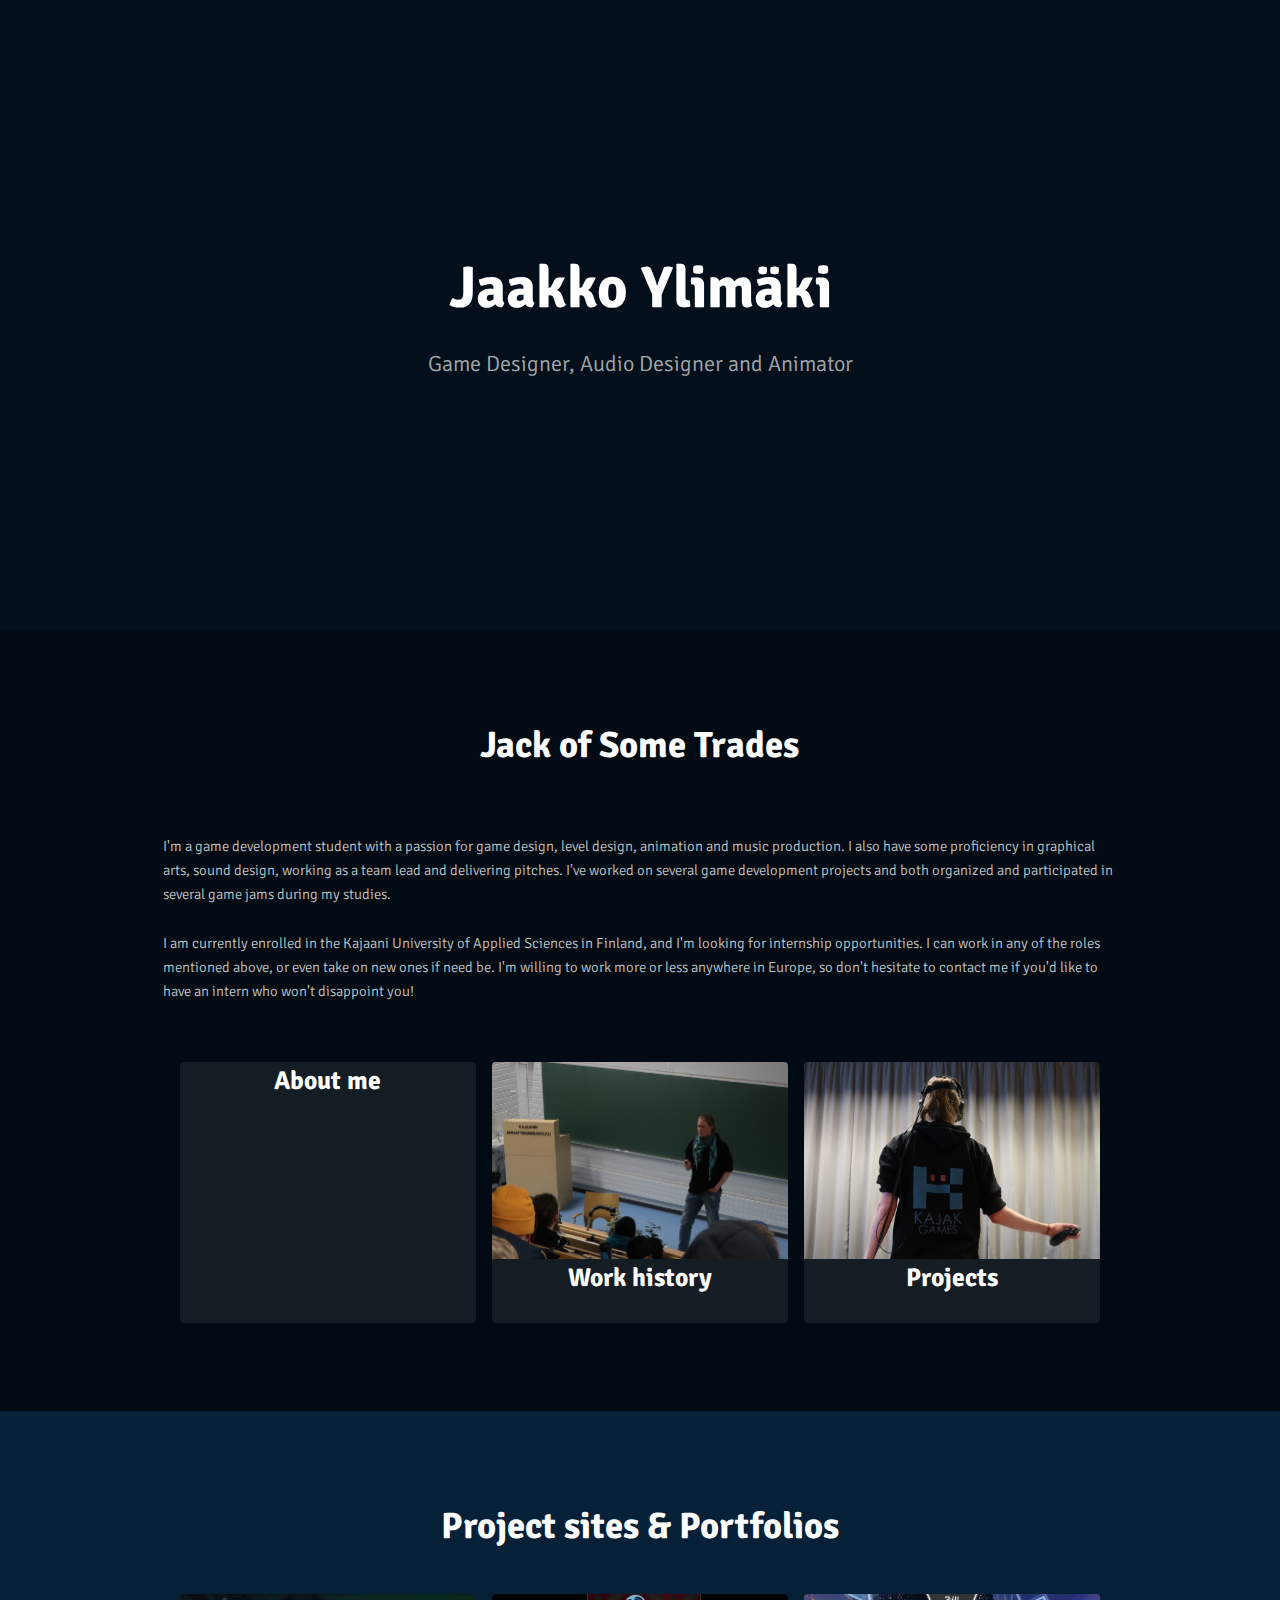
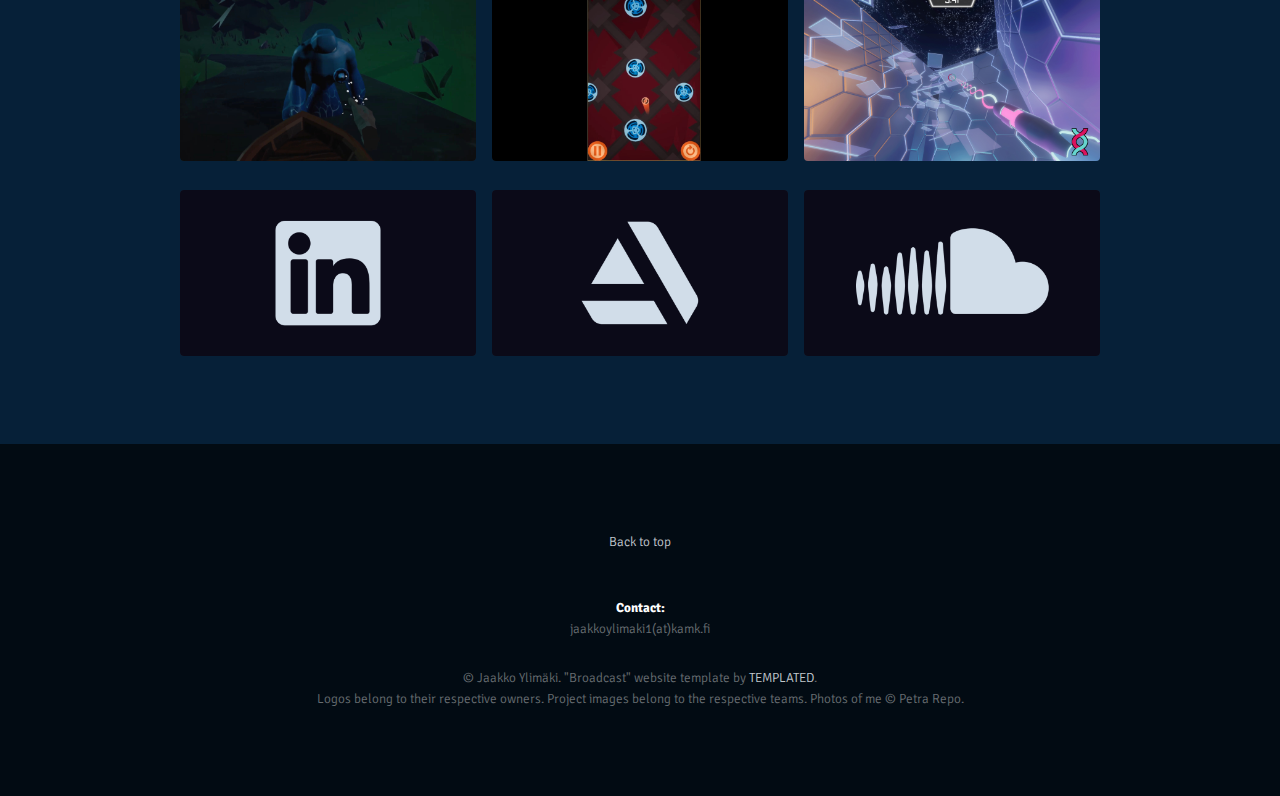
==== index.html @ 3233e2b4 "added a break after jack" ====
<!DOCTYPE HTML>
<!--
	Broadcast by TEMPLATED
	templated.co @templatedco
	Released for free under the Creative Commons Attribution 3.0 license (templated.co/license)
-->
<html>
	<head>
		<title>Jaakko Ylimäki - Portfolio</title>
		<meta charset="utf-8" />
		<meta name="viewport" content="width=device-width, initial-scale=1" />
		<link rel="stylesheet" href="assets/css/main.css" />
	</head>
	<body>
		<!-- Nav -->
			<nav id="menu">
				<ul class="links">
					<li><a href="index.html">Home</a></li>
					<li><a href="elements.html">Elements</a></li>
       					<li><a href="About me.html">About me</a></li>
          				<li><a href="Work history.html">Work history</a></li>
       					<li><a href="Projects.html">Projects</a></li>
					<li><a href="Split Seconds.html">Split Seconds</a></li>
				</ul>
			</nav>

			<!-- Banner -->
			<!--
				To use a video as your background, set data-video to the name of your video without
				its extension (eg. images/banner). Your video must be available in both .mp4 and .webm
				formats to work correctly.
			-->
				<section id="banner" data-video="images/gamedev_banner">
					<div class="inner">
						<header>
							<h1>Jaakko Ylimäki</h1>
							<p>Game Designer, Audio Designer and Animator</p>
						</header>
					</div>

				</section>

		<!-- Main -->
			<div id="main">
				
				
				
				
				
			<!-- Three -->
				<section class="wrapper ">
					<div class="inner">
						<header>
							<h2>Jack of Some Trades</h2></br>
							<p>I'm a game development student with a passion for game design, level design, animation and music production. I also have some proficiency in graphical arts, sound design, working as a team lead and delivering pitches. I've worked on several game development projects and both organized and participated in several game jams during my studies.<br>
							<br>
							I am currently enrolled in the Kajaani University of Applied Sciences in Finland, and I'm looking for internship opportunities. I can work in any of the roles mentioned above, or even take on new ones if need be. I'm willing to work more or less anywhere in Europe, so don't hesitate to contact me if you'd like to have an intern who won't disappoint you!</p>
						</header>
	<!-- 3 Column Video Section -->
							<div class="flex flex-3">
								<div class="video col">
									<div class="image fit">
										<img src="images/aboutme.jpg" alt="" />
										<div class="arrow">
											<div class="icon fa-play"></div>
										</div>
									</div>
									<h3>About me</h3>
									<a href="About me.html" class="link"><span>Click Me</span></a>
								</div>
								<div class="video col">
									<div class="image fit">
										<img src="images/work_history.jpg" alt="" />
										<div class="arrow">
											<div class="icon fa-play"></div>
										</div>
									</div>
									<h3>Work history</h3>
									<a href="Work history.html" class="link"><span>Click Me</span></a>
								</div>
								<div class="video col">
									<div class="image fit">
										<img src="images/projects.jpg" alt="" />
										<div class="arrow">
											<div class="icon fa-play"></div>
										</div>
									</div>
									<h3>Projects</h3>
									<a href="Projects.html" class="link"><span>Click Me</span></a>
								</div>
							</div>
					</div>
				</section>

			</div>

		
		
		
		
		
		
		
				
			<!-- One -->
				<section class="wrapper style1">
					<div class="inner">
						<header>
							<h2>Project sites & Portfolios</h2>
							<p></p>
						</header>
						<!-- Tabbed Video Section -->
								<div class="tabs">

									<!-- Tab 1 -->
										<div class="tab tab-1 flex flex-3 active">
											<!-- Video Thumbnail -->
												<div class="video col">
													<div class="image fit">
														<img src="images/astromage_thumb.jpg" alt="" />
														<div class="arrow">
															<div class="icon fa-play"></div>
														</div>
													</div>
													<a href="https://violetroses.itch.io/astromage-rage-of-the-elements/" target="_blank" class="link"><span>Click Me</span></a>
												</div>
											<!-- Video Thumbnail -->
												<div class="video col">
													<div class="image fit">
														<img src="images/spinner_rush_thumb.jpg" alt="" />
														<div class="arrow">
															<div class="icon fa-play"></div>
														</div>
													</div>
													<a href="https://play.google.com/store/apps/details?id=com.CoolPlant.SpinnerRush&hl=en_US" target="_blank" class="link"><span>Click Me</span></a>
												</div>
											<!-- Video Thumbnail -->
												<div class="video col">
													<div class="image fit">
														<img src="images/stellar_leap_thumb.jpg" alt="" />
														<div class="arrow">
															<div class="icon fa-play"></div>
														</div>
													</div>
													<a href="https://aversal.itch.io/stellar-leap" target="_blank" class="link"><span>Click Me</span></a>
										</div>
											<!-- Video Thumbnail -->
												<div class="video col">
													<div class="image fit">
														<img src="images/Logo_linkedin.jpg" alt="" />
														<div class="arrow">
															<div class="icon fa-play"></div>
														</div>
													</div>
													<a href="https://linkedin.com/in/jaakko-ylimäki" target="_blank" class="link"><span>Click Me</span></a>
												</div>
											<!-- Video Thumbnail -->
												<div class="video col">
													<div class="image fit">
														<img src="images/Logo_artstation.jpg" alt="" />
														<div class="arrow">
															<div class="icon fa-play"></div>
														</div>
													</div>
													<a href="https://www.artstation.com/aversal" target="_blank" class="link"><span>Click Me</span></a>
												</div>
											<!-- Video Thumbnail -->
												<div class="video col">
													<div class="image fit">
														<img src="images/Logo_soundcloud.jpg" alt="" />
														<div class="arrow">
															<div class="icon fa-play"></div>
														</div>
													</div>
													<a href="https://soundcloud.com/theaversal" target="_blank" class="link"><span>Click Me</span></a>
												</div>
										</div>
								</div>
							</div>
					</div>
				</section>	
		<!-- Footer -->
			<footer id="footer">
				<div class="copyright">
					<a href="#">Back to top</a>
					</br>
					</br>
					</br>
					<b>Contact:</b><p>  jaakkoylimaki1(at)kamk.fi</p>
					&copy; Jaakko Ylimäki.  "Broadcast" website template by <a href="https://templated.co">TEMPLATED</a>. </br>
					Logos belong to their respective owners. Project images belong to the respective teams. Photos of me © Petra Repo.
				</div>
			</footer>

		<!-- Scripts -->
			<script src="assets/js/jquery.min.js"></script>
			<script src="assets/js/jquery.scrolly.min.js"></script>
			<script src="assets/js/skel.min.js"></script>
			<script src="assets/js/util.js"></script>
			<script src="assets/js/main.js"></script>

	</body>
</html>
---- assets/css/main.css ----
@charset "UTF-8";
@import url(font-awesome.min.css);
@import url("https://fonts.googleapis.com/css?family=Signika:300,700");

/*
	Broadcast by TEMPLATED
	templated.co @templatedco
	Released for free under the Creative Commons Attribution 3.0 license (templated.co/license)
*/

/* Reset */

	html, body, div, span, applet, object, iframe, h1, h2, h3, h4, h5, h6, p, blockquote, pre, a, abbr, acronym, address, big, cite, code, del, dfn, em, img, ins, kbd, q, s, samp, small, strike, strong, sub, sup, tt, var, b, u, i, center, dl, dt, dd, ol, ul, li, fieldset, form, label, legend, table, caption, tbody, tfoot, thead, tr, th, td, article, aside, canvas, details, embed, figure, figcaption, footer, header, hgroup, menu, nav, output, ruby, section, summary, time, mark, audio, video {
		margin: 0;
		padding: 0;
		border: 0;
		font-size: 100%;
		font: inherit;
		vertical-align: baseline;
	}

	article, aside, details, figcaption, figure, footer, header, hgroup, menu, nav, section {
		display: block;
	}

	body {
		line-height: 1;
	}

	ol, ul {
		list-style: none;
	}

	blockquote, q {
		quotes: none;
	}

	blockquote:before, blockquote:after, q:before, q:after {
		content: '';
		content: none;
	}

	table {
		border-collapse: collapse;
		border-spacing: 0;
	}

	body {
		-webkit-text-size-adjust: none;
	}

/* Box Model */

	*, *:before, *:after {
		-moz-box-sizing: border-box;
		-webkit-box-sizing: border-box;
		box-sizing: border-box;
	}

/* Containers */

	.container {
		margin-left: auto;
		margin-right: auto;
	}

	.container.\31 25\25 {
		width: 100%;
		max-width: 100em;
		min-width: 80em;
	}

	.container.\37 5\25 {
		width: 60em;
	}

	.container.\35 0\25 {
		width: 40em;
	}

	.container.\32 5\25 {
		width: 20em;
	}

	.container {
		width: 80em;
	}

	@media screen and (max-width: 1680px) {

		.container.\31 25\25 {
			width: 100%;
			max-width: 100em;
			min-width: 80em;
		}

		.container.\37 5\25 {
			width: 60em;
		}

		.container.\35 0\25 {
			width: 40em;
		}

		.container.\32 5\25 {
			width: 20em;
		}

		.container {
			width: 80em;
		}

	}

	@media screen and (max-width: 1280px) {

		.container.\31 25\25 {
			width: 100%;
			max-width: 81.25em;
			min-width: 65em;
		}

		.container.\37 5\25 {
			width: 48.75em;
		}

		.container.\35 0\25 {
			width: 32.5em;
		}

		.container.\32 5\25 {
			width: 16.25em;
		}

		.container {
			width: 65em;
		}

	}

	@media screen and (max-width: 980px) {

		.container.\31 25\25 {
			width: 100%;
			max-width: 112.5%;
			min-width: 90%;
		}

		.container.\37 5\25 {
			width: 67.5%;
		}

		.container.\35 0\25 {
			width: 45%;
		}

		.container.\32 5\25 {
			width: 22.5%;
		}

		.container {
			width: 90%;
		}

	}

	@media screen and (max-width: 736px) {

		.container.\31 25\25 {
			width: 100%;
			max-width: 112.5%;
			min-width: 90%;
		}

		.container.\37 5\25 {
			width: 67.5%;
		}

		.container.\35 0\25 {
			width: 45%;
		}

		.container.\32 5\25 {
			width: 22.5%;
		}

		.container {
			width: 90% !important;
		}

	}

	@media screen and (max-width: 480px) {

		.container.\31 25\25 {
			width: 100%;
			max-width: 112.5%;
			min-width: 90%;
		}

		.container.\37 5\25 {
			width: 67.5%;
		}

		.container.\35 0\25 {
			width: 45%;
		}

		.container.\32 5\25 {
			width: 22.5%;
		}

		.container {
			width: 90% !important;
		}

	}

/* Grid */

	.row {
		border-bottom: solid 1px transparent;
		-moz-box-sizing: border-box;
		-webkit-box-sizing: border-box;
		box-sizing: border-box;
	}

	.row > * {
		float: left;
		-moz-box-sizing: border-box;
		-webkit-box-sizing: border-box;
		box-sizing: border-box;
	}

	.row:after, .row:before {
		content: '';
		display: block;
		clear: both;
		height: 0;
	}

	.row.uniform > * > :first-child {
		margin-top: 0;
	}

	.row.uniform > * > :last-child {
		margin-bottom: 0;
	}

	.row.\30 \25 > * {
		padding: 0 0 0 0em;
	}

	.row.\30 \25 {
		margin: 0 0 -1px 0em;
	}

	.row.uniform.\30 \25 > * {
		padding: 0em 0 0 0em;
	}

	.row.uniform.\30 \25 {
		margin: 0em 0 -1px 0em;
	}

	.row > * {
		padding: 0 0 0 2em;
	}

	.row {
		margin: 0 0 -1px -2em;
	}

	.row.uniform > * {
		padding: 2em 0 0 2em;
	}

	.row.uniform {
		margin: -2em 0 -1px -2em;
	}

	.row.\32 00\25 > * {
		padding: 0 0 0 4em;
	}

	.row.\32 00\25 {
		margin: 0 0 -1px -4em;
	}

	.row.uniform.\32 00\25 > * {
		padding: 4em 0 0 4em;
	}

	.row.uniform.\32 00\25 {
		margin: -4em 0 -1px -4em;
	}

	.row.\31 50\25 > * {
		padding: 0 0 0 3em;
	}

	.row.\31 50\25 {
		margin: 0 0 -1px -3em;
	}

	.row.uniform.\31 50\25 > * {
		padding: 3em 0 0 3em;
	}

	.row.uniform.\31 50\25 {
		margin: -3em 0 -1px -3em;
	}

	.row.\35 0\25 > * {
		padding: 0 0 0 1em;
	}

	.row.\35 0\25 {
		margin: 0 0 -1px -1em;
	}

	.row.uniform.\35 0\25 > * {
		padding: 1em 0 0 1em;
	}

	.row.uniform.\35 0\25 {
		margin: -1em 0 -1px -1em;
	}

	.row.\32 5\25 > * {
		padding: 0 0 0 0.5em;
	}

	.row.\32 5\25 {
		margin: 0 0 -1px -0.5em;
	}

	.row.uniform.\32 5\25 > * {
		padding: 0.5em 0 0 0.5em;
	}

	.row.uniform.\32 5\25 {
		margin: -0.5em 0 -1px -0.5em;
	}

	.\31 2u, .\31 2u\24 {
		width: 100%;
		clear: none;
		margin-left: 0;
	}

	.\31 1u, .\31 1u\24 {
		width: 91.6666666667%;
		clear: none;
		margin-left: 0;
	}

	.\31 0u, .\31 0u\24 {
		width: 83.3333333333%;
		clear: none;
		margin-left: 0;
	}

	.\39 u, .\39 u\24 {
		width: 75%;
		clear: none;
		margin-left: 0;
	}

	.\38 u, .\38 u\24 {
		width: 66.6666666667%;
		clear: none;
		margin-left: 0;
	}

	.\37 u, .\37 u\24 {
		width: 58.3333333333%;
		clear: none;
		margin-left: 0;
	}

	.\36 u, .\36 u\24 {
		width: 50%;
		clear: none;
		margin-left: 0;
	}

	.\35 u, .\35 u\24 {
		width: 41.6666666667%;
		clear: none;
		margin-left: 0;
	}

	.\34 u, .\34 u\24 {
		width: 33.3333333333%;
		clear: none;
		margin-left: 0;
	}

	.\33 u, .\33 u\24 {
		width: 25%;
		clear: none;
		margin-left: 0;
	}

	.\32 u, .\32 u\24 {
		width: 16.6666666667%;
		clear: none;
		margin-left: 0;
	}

	.\31 u, .\31 u\24 {
		width: 8.3333333333%;
		clear: none;
		margin-left: 0;
	}

	.\31 2u\24 + *,
	.\31 1u\24 + *,
	.\31 0u\24 + *,
	.\39 u\24 + *,
	.\38 u\24 + *,
	.\37 u\24 + *,
	.\36 u\24 + *,
	.\35 u\24 + *,
	.\34 u\24 + *,
	.\33 u\24 + *,
	.\32 u\24 + *,
	.\31 u\24 + * {
		clear: left;
	}

	.\-11u {
		margin-left: 91.66667%;
	}

	.\-10u {
		margin-left: 83.33333%;
	}

	.\-9u {
		margin-left: 75%;
	}

	.\-8u {
		margin-left: 66.66667%;
	}

	.\-7u {
		margin-left: 58.33333%;
	}

	.\-6u {
		margin-left: 50%;
	}

	.\-5u {
		margin-left: 41.66667%;
	}

	.\-4u {
		margin-left: 33.33333%;
	}

	.\-3u {
		margin-left: 25%;
	}

	.\-2u {
		margin-left: 16.66667%;
	}

	.\-1u {
		margin-left: 8.33333%;
	}

	@media screen and (max-width: 1680px) {

		.row > * {
			padding: 0 0 0 2em;
		}

		.row {
			margin: 0 0 -1px -2em;
		}

		.row.uniform > * {
			padding: 2em 0 0 2em;
		}

		.row.uniform {
			margin: -2em 0 -1px -2em;
		}

		.row.\32 00\25 > * {
			padding: 0 0 0 4em;
		}

		.row.\32 00\25 {
			margin: 0 0 -1px -4em;
		}

		.row.uniform.\32 00\25 > * {
			padding: 4em 0 0 4em;
		}

		.row.uniform.\32 00\25 {
			margin: -4em 0 -1px -4em;
		}

		.row.\31 50\25 > * {
			padding: 0 0 0 3em;
		}

		.row.\31 50\25 {
			margin: 0 0 -1px -3em;
		}

		.row.uniform.\31 50\25 > * {
			padding: 3em 0 0 3em;
		}

		.row.uniform.\31 50\25 {
			margin: -3em 0 -1px -3em;
		}

		.row.\35 0\25 > * {
			padding: 0 0 0 1em;
		}

		.row.\35 0\25 {
			margin: 0 0 -1px -1em;
		}

		.row.uniform.\35 0\25 > * {
			padding: 1em 0 0 1em;
		}

		.row.uniform.\35 0\25 {
			margin: -1em 0 -1px -1em;
		}

		.row.\32 5\25 > * {
			padding: 0 0 0 0.5em;
		}

		.row.\32 5\25 {
			margin: 0 0 -1px -0.5em;
		}

		.row.uniform.\32 5\25 > * {
			padding: 0.5em 0 0 0.5em;
		}

		.row.uniform.\32 5\25 {
			margin: -0.5em 0 -1px -0.5em;
		}

		.\31 2u\28xlarge\29, .\31 2u\24\28xlarge\29 {
			width: 100%;
			clear: none;
			margin-left: 0;
		}

		.\31 1u\28xlarge\29, .\31 1u\24\28xlarge\29 {
			width: 91.6666666667%;
			clear: none;
			margin-left: 0;
		}

		.\31 0u\28xlarge\29, .\31 0u\24\28xlarge\29 {
			width: 83.3333333333%;
			clear: none;
			margin-left: 0;
		}

		.\39 u\28xlarge\29, .\39 u\24\28xlarge\29 {
			width: 75%;
			clear: none;
			margin-left: 0;
		}

		.\38 u\28xlarge\29, .\38 u\24\28xlarge\29 {
			width: 66.6666666667%;
			clear: none;
			margin-left: 0;
		}

		.\37 u\28xlarge\29, .\37 u\24\28xlarge\29 {
			width: 58.3333333333%;
			clear: none;
			margin-left: 0;
		}

		.\36 u\28xlarge\29, .\36 u\24\28xlarge\29 {
			width: 50%;
			clear: none;
			margin-left: 0;
		}

		.\35 u\28xlarge\29, .\35 u\24\28xlarge\29 {
			width: 41.6666666667%;
			clear: none;
			margin-left: 0;
		}

		.\34 u\28xlarge\29, .\34 u\24\28xlarge\29 {
			width: 33.3333333333%;
			clear: none;
			margin-left: 0;
		}

		.\33 u\28xlarge\29, .\33 u\24\28xlarge\29 {
			width: 25%;
			clear: none;
			margin-left: 0;
		}

		.\32 u\28xlarge\29, .\32 u\24\28xlarge\29 {
			width: 16.6666666667%;
			clear: none;
			margin-left: 0;
		}

		.\31 u\28xlarge\29, .\31 u\24\28xlarge\29 {
			width: 8.3333333333%;
			clear: none;
			margin-left: 0;
		}

		.\31 2u\24\28xlarge\29 + *,
		.\31 1u\24\28xlarge\29 + *,
		.\31 0u\24\28xlarge\29 + *,
		.\39 u\24\28xlarge\29 + *,
		.\38 u\24\28xlarge\29 + *,
		.\37 u\24\28xlarge\29 + *,
		.\36 u\24\28xlarge\29 + *,
		.\35 u\24\28xlarge\29 + *,
		.\34 u\24\28xlarge\29 + *,
		.\33 u\24\28xlarge\29 + *,
		.\32 u\24\28xlarge\29 + *,
		.\31 u\24\28xlarge\29 + * {
			clear: left;
		}

		.\-11u\28xlarge\29 {
			margin-left: 91.66667%;
		}

		.\-10u\28xlarge\29 {
			margin-left: 83.33333%;
		}

		.\-9u\28xlarge\29 {
			margin-left: 75%;
		}

		.\-8u\28xlarge\29 {
			margin-left: 66.66667%;
		}

		.\-7u\28xlarge\29 {
			margin-left: 58.33333%;
		}

		.\-6u\28xlarge\29 {
			margin-left: 50%;
		}

		.\-5u\28xlarge\29 {
			margin-left: 41.66667%;
		}

		.\-4u\28xlarge\29 {
			margin-left: 33.33333%;
		}

		.\-3u\28xlarge\29 {
			margin-left: 25%;
		}

		.\-2u\28xlarge\29 {
			margin-left: 16.66667%;
		}

		.\-1u\28xlarge\29 {
			margin-left: 8.33333%;
		}

	}

	@media screen and (max-width: 1280px) {

		.row > * {
			padding: 0 0 0 1.5em;
		}

		.row {
			margin: 0 0 -1px -1.5em;
		}

		.row.uniform > * {
			padding: 1.5em 0 0 1.5em;
		}

		.row.uniform {
			margin: -1.5em 0 -1px -1.5em;
		}

		.row.\32 00\25 > * {
			padding: 0 0 0 3em;
		}

		.row.\32 00\25 {
			margin: 0 0 -1px -3em;
		}

		.row.uniform.\32 00\25 > * {
			padding: 3em 0 0 3em;
		}

		.row.uniform.\32 00\25 {
			margin: -3em 0 -1px -3em;
		}

		.row.\31 50\25 > * {
			padding: 0 0 0 2.25em;
		}

		.row.\31 50\25 {
			margin: 0 0 -1px -2.25em;
		}

		.row.uniform.\31 50\25 > * {
			padding: 2.25em 0 0 2.25em;
		}

		.row.uniform.\31 50\25 {
			margin: -2.25em 0 -1px -2.25em;
		}

		.row.\35 0\25 > * {
			padding: 0 0 0 0.75em;
		}

		.row.\35 0\25 {
			margin: 0 0 -1px -0.75em;
		}

		.row.uniform.\35 0\25 > * {
			padding: 0.75em 0 0 0.75em;
		}

		.row.uniform.\35 0\25 {
			margin: -0.75em 0 -1px -0.75em;
		}

		.row.\32 5\25 > * {
			padding: 0 0 0 0.375em;
		}

		.row.\32 5\25 {
			margin: 0 0 -1px -0.375em;
		}

		.row.uniform.\32 5\25 > * {
			padding: 0.375em 0 0 0.375em;
		}

		.row.uniform.\32 5\25 {
			margin: -0.375em 0 -1px -0.375em;
		}

		.\31 2u\28large\29, .\31 2u\24\28large\29 {
			width: 100%;
			clear: none;
			margin-left: 0;
		}

		.\31 1u\28large\29, .\31 1u\24\28large\29 {
			width: 91.6666666667%;
			clear: none;
			margin-left: 0;
		}

		.\31 0u\28large\29, .\31 0u\24\28large\29 {
			width: 83.3333333333%;
			clear: none;
			margin-left: 0;
		}

		.\39 u\28large\29, .\39 u\24\28large\29 {
			width: 75%;
			clear: none;
			margin-left: 0;
		}

		.\38 u\28large\29, .\38 u\24\28large\29 {
			width: 66.6666666667%;
			clear: none;
			margin-left: 0;
		}

		.\37 u\28large\29, .\37 u\24\28large\29 {
			width: 58.3333333333%;
			clear: none;
			margin-left: 0;
		}

		.\36 u\28large\29, .\36 u\24\28large\29 {
			width: 50%;
			clear: none;
			margin-left: 0;
		}

		.\35 u\28large\29, .\35 u\24\28large\29 {
			width: 41.6666666667%;
			clear: none;
			margin-left: 0;
		}

		.\34 u\28large\29, .\34 u\24\28large\29 {
			width: 33.3333333333%;
			clear: none;
			margin-left: 0;
		}

		.\33 u\28large\29, .\33 u\24\28large\29 {
			width: 25%;
			clear: none;
			margin-left: 0;
		}

		.\32 u\28large\29, .\32 u\24\28large\29 {
			width: 16.6666666667%;
			clear: none;
			margin-left: 0;
		}

		.\31 u\28large\29, .\31 u\24\28large\29 {
			width: 8.3333333333%;
			clear: none;
			margin-left: 0;
		}

		.\31 2u\24\28large\29 + *,
		.\31 1u\24\28large\29 + *,
		.\31 0u\24\28large\29 + *,
		.\39 u\24\28large\29 + *,
		.\38 u\24\28large\29 + *,
		.\37 u\24\28large\29 + *,
		.\36 u\24\28large\29 + *,
		.\35 u\24\28large\29 + *,
		.\34 u\24\28large\29 + *,
		.\33 u\24\28large\29 + *,
		.\32 u\24\28large\29 + *,
		.\31 u\24\28large\29 + * {
			clear: left;
		}

		.\-11u\28large\29 {
			margin-left: 91.66667%;
		}

		.\-10u\28large\29 {
			margin-left: 83.33333%;
		}

		.\-9u\28large\29 {
			margin-left: 75%;
		}

		.\-8u\28large\29 {
			margin-left: 66.66667%;
		}

		.\-7u\28large\29 {
			margin-left: 58.33333%;
		}

		.\-6u\28large\29 {
			margin-left: 50%;
		}

		.\-5u\28large\29 {
			margin-left: 41.66667%;
		}

		.\-4u\28large\29 {
			margin-left: 33.33333%;
		}

		.\-3u\28large\29 {
			margin-left: 25%;
		}

		.\-2u\28large\29 {
			margin-left: 16.66667%;
		}

		.\-1u\28large\29 {
			margin-left: 8.33333%;
		}

	}

	@media screen and (max-width: 980px) {

		.row > * {
			padding: 0 0 0 1.5em;
		}

		.row {
			margin: 0 0 -1px -1.5em;
		}

		.row.uniform > * {
			padding: 1.5em 0 0 1.5em;
		}

		.row.uniform {
			margin: -1.5em 0 -1px -1.5em;
		}

		.row.\32 00\25 > * {
			padding: 0 0 0 3em;
		}

		.row.\32 00\25 {
			margin: 0 0 -1px -3em;
		}

		.row.uniform.\32 00\25 > * {
			padding: 3em 0 0 3em;
		}

		.row.uniform.\32 00\25 {
			margin: -3em 0 -1px -3em;
		}

		.row.\31 50\25 > * {
			padding: 0 0 0 2.25em;
		}

		.row.\31 50\25 {
			margin: 0 0 -1px -2.25em;
		}

		.row.uniform.\31 50\25 > * {
			padding: 2.25em 0 0 2.25em;
		}

		.row.uniform.\31 50\25 {
			margin: -2.25em 0 -1px -2.25em;
		}

		.row.\35 0\25 > * {
			padding: 0 0 0 0.75em;
		}

		.row.\35 0\25 {
			margin: 0 0 -1px -0.75em;
		}

		.row.uniform.\35 0\25 > * {
			padding: 0.75em 0 0 0.75em;
		}

		.row.uniform.\35 0\25 {
			margin: -0.75em 0 -1px -0.75em;
		}

		.row.\32 5\25 > * {
			padding: 0 0 0 0.375em;
		}

		.row.\32 5\25 {
			margin: 0 0 -1px -0.375em;
		}

		.row.uniform.\32 5\25 > * {
			padding: 0.375em 0 0 0.375em;
		}

		.row.uniform.\32 5\25 {
			margin: -0.375em 0 -1px -0.375em;
		}

		.\31 2u\28medium\29, .\31 2u\24\28medium\29 {
			width: 100%;
			clear: none;
			margin-left: 0;
		}

		.\31 1u\28medium\29, .\31 1u\24\28medium\29 {
			width: 91.6666666667%;
			clear: none;
			margin-left: 0;
		}

		.\31 0u\28medium\29, .\31 0u\24\28medium\29 {
			width: 83.3333333333%;
			clear: none;
			margin-left: 0;
		}

		.\39 u\28medium\29, .\39 u\24\28medium\29 {
			width: 75%;
			clear: none;
			margin-left: 0;
		}

		.\38 u\28medium\29, .\38 u\24\28medium\29 {
			width: 66.6666666667%;
			clear: none;
			margin-left: 0;
		}

		.\37 u\28medium\29, .\37 u\24\28medium\29 {
			width: 58.3333333333%;
			clear: none;
			margin-left: 0;
		}

		.\36 u\28medium\29, .\36 u\24\28medium\29 {
			width: 50%;
			clear: none;
			margin-left: 0;
		}

		.\35 u\28medium\29, .\35 u\24\28medium\29 {
			width: 41.6666666667%;
			clear: none;
			margin-left: 0;
		}

		.\34 u\28medium\29, .\34 u\24\28medium\29 {
			width: 33.3333333333%;
			clear: none;
			margin-left: 0;
		}

		.\33 u\28medium\29, .\33 u\24\28medium\29 {
			width: 25%;
			clear: none;
			margin-left: 0;
		}

		.\32 u\28medium\29, .\32 u\24\28medium\29 {
			width: 16.6666666667%;
			clear: none;
			margin-left: 0;
		}

		.\31 u\28medium\29, .\31 u\24\28medium\29 {
			width: 8.3333333333%;
			clear: none;
			margin-left: 0;
		}

		.\31 2u\24\28medium\29 + *,
		.\31 1u\24\28medium\29 + *,
		.\31 0u\24\28medium\29 + *,
		.\39 u\24\28medium\29 + *,
		.\38 u\24\28medium\29 + *,
		.\37 u\24\28medium\29 + *,
		.\36 u\24\28medium\29 + *,
		.\35 u\24\28medium\29 + *,
		.\34 u\24\28medium\29 + *,
		.\33 u\24\28medium\29 + *,
		.\32 u\24\28medium\29 + *,
		.\31 u\24\28medium\29 + * {
			clear: left;
		}

		.\-11u\28medium\29 {
			margin-left: 91.66667%;
		}

		.\-10u\28medium\29 {
			margin-left: 83.33333%;
		}

		.\-9u\28medium\29 {
			margin-left: 75%;
		}

		.\-8u\28medium\29 {
			margin-left: 66.66667%;
		}

		.\-7u\28medium\29 {
			margin-left: 58.33333%;
		}

		.\-6u\28medium\29 {
			margin-left: 50%;
		}

		.\-5u\28medium\29 {
			margin-left: 41.66667%;
		}

		.\-4u\28medium\29 {
			margin-left: 33.33333%;
		}

		.\-3u\28medium\29 {
			margin-left: 25%;
		}

		.\-2u\28medium\29 {
			margin-left: 16.66667%;
		}

		.\-1u\28medium\29 {
			margin-left: 8.33333%;
		}

	}

	@media screen and (max-width: 736px) {

		.row > * {
			padding: 0 0 0 1.25em;
		}

		.row {
			margin: 0 0 -1px -1.25em;
		}

		.row.uniform > * {
			padding: 1.25em 0 0 1.25em;
		}

		.row.uniform {
			margin: -1.25em 0 -1px -1.25em;
		}

		.row.\32 00\25 > * {
			padding: 0 0 0 2.5em;
		}

		.row.\32 00\25 {
			margin: 0 0 -1px -2.5em;
		}

		.row.uniform.\32 00\25 > * {
			padding: 2.5em 0 0 2.5em;
		}

		.row.uniform.\32 00\25 {
			margin: -2.5em 0 -1px -2.5em;
		}

		.row.\31 50\25 > * {
			padding: 0 0 0 1.875em;
		}

		.row.\31 50\25 {
			margin: 0 0 -1px -1.875em;
		}

		.row.uniform.\31 50\25 > * {
			padding: 1.875em 0 0 1.875em;
		}

		.row.uniform.\31 50\25 {
			margin: -1.875em 0 -1px -1.875em;
		}

		.row.\35 0\25 > * {
			padding: 0 0 0 0.625em;
		}

		.row.\35 0\25 {
			margin: 0 0 -1px -0.625em;
		}

		.row.uniform.\35 0\25 > * {
			padding: 0.625em 0 0 0.625em;
		}

		.row.uniform.\35 0\25 {
			margin: -0.625em 0 -1px -0.625em;
		}

		.row.\32 5\25 > * {
			padding: 0 0 0 0.3125em;
		}

		.row.\32 5\25 {
			margin: 0 0 -1px -0.3125em;
		}

		.row.uniform.\32 5\25 > * {
			padding: 0.3125em 0 0 0.3125em;
		}

		.row.uniform.\32 5\25 {
			margin: -0.3125em 0 -1px -0.3125em;
		}

		.\31 2u\28small\29, .\31 2u\24\28small\29 {
			width: 100%;
			clear: none;
			margin-left: 0;
		}

		.\31 1u\28small\29, .\31 1u\24\28small\29 {
			width: 91.6666666667%;
			clear: none;
			margin-left: 0;
		}

		.\31 0u\28small\29, .\31 0u\24\28small\29 {
			width: 83.3333333333%;
			clear: none;
			margin-left: 0;
		}

		.\39 u\28small\29, .\39 u\24\28small\29 {
			width: 75%;
			clear: none;
			margin-left: 0;
		}

		.\38 u\28small\29, .\38 u\24\28small\29 {
			width: 66.6666666667%;
			clear: none;
			margin-left: 0;
		}

		.\37 u\28small\29, .\37 u\24\28small\29 {
			width: 58.3333333333%;
			clear: none;
			margin-left: 0;
		}

		.\36 u\28small\29, .\36 u\24\28small\29 {
			width: 50%;
			clear: none;
			margin-left: 0;
		}

		.\35 u\28small\29, .\35 u\24\28small\29 {
			width: 41.6666666667%;
			clear: none;
			margin-left: 0;
		}

		.\34 u\28small\29, .\34 u\24\28small\29 {
			width: 33.3333333333%;
			clear: none;
			margin-left: 0;
		}

		.\33 u\28small\29, .\33 u\24\28small\29 {
			width: 25%;
			clear: none;
			margin-left: 0;
		}

		.\32 u\28small\29, .\32 u\24\28small\29 {
			width: 16.6666666667%;
			clear: none;
			margin-left: 0;
		}

		.\31 u\28small\29, .\31 u\24\28small\29 {
			width: 8.3333333333%;
			clear: none;
			margin-left: 0;
		}

		.\31 2u\24\28small\29 + *,
		.\31 1u\24\28small\29 + *,
		.\31 0u\24\28small\29 + *,
		.\39 u\24\28small\29 + *,
		.\38 u\24\28small\29 + *,
		.\37 u\24\28small\29 + *,
		.\36 u\24\28small\29 + *,
		.\35 u\24\28small\29 + *,
		.\34 u\24\28small\29 + *,
		.\33 u\24\28small\29 + *,
		.\32 u\24\28small\29 + *,
		.\31 u\24\28small\29 + * {
			clear: left;
		}

		.\-11u\28small\29 {
			margin-left: 91.66667%;
		}

		.\-10u\28small\29 {
			margin-left: 83.33333%;
		}

		.\-9u\28small\29 {
			margin-left: 75%;
		}

		.\-8u\28small\29 {
			margin-left: 66.66667%;
		}

		.\-7u\28small\29 {
			margin-left: 58.33333%;
		}

		.\-6u\28small\29 {
			margin-left: 50%;
		}

		.\-5u\28small\29 {
			margin-left: 41.66667%;
		}

		.\-4u\28small\29 {
			margin-left: 33.33333%;
		}

		.\-3u\28small\29 {
			margin-left: 25%;
		}

		.\-2u\28small\29 {
			margin-left: 16.66667%;
		}

		.\-1u\28small\29 {
			margin-left: 8.33333%;
		}

	}

	@media screen and (max-width: 480px) {

		.row > * {
			padding: 0 0 0 1.25em;
		}

		.row {
			margin: 0 0 -1px -1.25em;
		}

		.row.uniform > * {
			padding: 1.25em 0 0 1.25em;
		}

		.row.uniform {
			margin: -1.25em 0 -1px -1.25em;
		}

		.row.\32 00\25 > * {
			padding: 0 0 0 2.5em;
		}

		.row.\32 00\25 {
			margin: 0 0 -1px -2.5em;
		}

		.row.uniform.\32 00\25 > * {
			padding: 2.5em 0 0 2.5em;
		}

		.row.uniform.\32 00\25 {
			margin: -2.5em 0 -1px -2.5em;
		}

		.row.\31 50\25 > * {
			padding: 0 0 0 1.875em;
		}

		.row.\31 50\25 {
			margin: 0 0 -1px -1.875em;
		}

		.row.uniform.\31 50\25 > * {
			padding: 1.875em 0 0 1.875em;
		}

		.row.uniform.\31 50\25 {
			margin: -1.875em 0 -1px -1.875em;
		}

		.row.\35 0\25 > * {
			padding: 0 0 0 0.625em;
		}

		.row.\35 0\25 {
			margin: 0 0 -1px -0.625em;
		}

		.row.uniform.\35 0\25 > * {
			padding: 0.625em 0 0 0.625em;
		}

		.row.uniform.\35 0\25 {
			margin: -0.625em 0 -1px -0.625em;
		}

		.row.\32 5\25 > * {
			padding: 0 0 0 0.3125em;
		}

		.row.\32 5\25 {
			margin: 0 0 -1px -0.3125em;
		}

		.row.uniform.\32 5\25 > * {
			padding: 0.3125em 0 0 0.3125em;
		}

		.row.uniform.\32 5\25 {
			margin: -0.3125em 0 -1px -0.3125em;
		}

		.\31 2u\28xsmall\29, .\31 2u\24\28xsmall\29 {
			width: 100%;
			clear: none;
			margin-left: 0;
		}

		.\31 1u\28xsmall\29, .\31 1u\24\28xsmall\29 {
			width: 91.6666666667%;
			clear: none;
			margin-left: 0;
		}

		.\31 0u\28xsmall\29, .\31 0u\24\28xsmall\29 {
			width: 83.3333333333%;
			clear: none;
			margin-left: 0;
		}

		.\39 u\28xsmall\29, .\39 u\24\28xsmall\29 {
			width: 75%;
			clear: none;
			margin-left: 0;
		}

		.\38 u\28xsmall\29, .\38 u\24\28xsmall\29 {
			width: 66.6666666667%;
			clear: none;
			margin-left: 0;
		}

		.\37 u\28xsmall\29, .\37 u\24\28xsmall\29 {
			width: 58.3333333333%;
			clear: none;
			margin-left: 0;
		}

		.\36 u\28xsmall\29, .\36 u\24\28xsmall\29 {
			width: 50%;
			clear: none;
			margin-left: 0;
		}

		.\35 u\28xsmall\29, .\35 u\24\28xsmall\29 {
			width: 41.6666666667%;
			clear: none;
			margin-left: 0;
		}

		.\34 u\28xsmall\29, .\34 u\24\28xsmall\29 {
			width: 33.3333333333%;
			clear: none;
			margin-left: 0;
		}

		.\33 u\28xsmall\29, .\33 u\24\28xsmall\29 {
			width: 25%;
			clear: none;
			margin-left: 0;
		}

		.\32 u\28xsmall\29, .\32 u\24\28xsmall\29 {
			width: 16.6666666667%;
			clear: none;
			margin-left: 0;
		}

		.\31 u\28xsmall\29, .\31 u\24\28xsmall\29 {
			width: 8.3333333333%;
			clear: none;
			margin-left: 0;
		}

		.\31 2u\24\28xsmall\29 + *,
		.\31 1u\24\28xsmall\29 + *,
		.\31 0u\24\28xsmall\29 + *,
		.\39 u\24\28xsmall\29 + *,
		.\38 u\24\28xsmall\29 + *,
		.\37 u\24\28xsmall\29 + *,
		.\36 u\24\28xsmall\29 + *,
		.\35 u\24\28xsmall\29 + *,
		.\34 u\24\28xsmall\29 + *,
		.\33 u\24\28xsmall\29 + *,
		.\32 u\24\28xsmall\29 + *,
		.\31 u\24\28xsmall\29 + * {
			clear: left;
		}

		.\-11u\28xsmall\29 {
			margin-left: 91.66667%;
		}

		.\-10u\28xsmall\29 {
			margin-left: 83.33333%;
		}

		.\-9u\28xsmall\29 {
			margin-left: 75%;
		}

		.\-8u\28xsmall\29 {
			margin-left: 66.66667%;
		}

		.\-7u\28xsmall\29 {
			margin-left: 58.33333%;
		}

		.\-6u\28xsmall\29 {
			margin-left: 50%;
		}

		.\-5u\28xsmall\29 {
			margin-left: 41.66667%;
		}

		.\-4u\28xsmall\29 {
			margin-left: 33.33333%;
		}

		.\-3u\28xsmall\29 {
			margin-left: 25%;
		}

		.\-2u\28xsmall\29 {
			margin-left: 16.66667%;
		}

		.\-1u\28xsmall\29 {
			margin-left: 8.33333%;
		}

	}

/* Basic */

	@-ms-viewport {
		width: device-width;
	}

	body {
		-ms-overflow-style: scrollbar;
	}

	@media screen and (max-width: 480px) {

		html, body {
			min-width: 320px;
		}

	}

	body {
		background: #020B13;
	}

		body.is-loading *, body.is-loading *:before, body.is-loading *:after {
			-moz-animation: none !important;
			-webkit-animation: none !important;
			-ms-animation: none !important;
			animation: none !important;
			-moz-transition: none !important;
			-webkit-transition: none !important;
			-ms-transition: none !important;
			transition: none !important;
		}

/* Type */

	body {
		background-color: #020B13;
		color: #c0c2c4;
	}

	body, input, select, textarea {
		font-family: "Signika", sans-serif;
		font-size: 13pt;
		font-weight: 300;
		line-height: 1.65;
	}

		@media screen and (max-width: 1680px) {

			body, input, select, textarea {
				font-size: 11pt;
			}

		}

		@media screen and (max-width: 1280px) {

			body, input, select, textarea {
				font-size: 11pt;
			}

		}

		@media screen and (max-width: 980px) {

			body, input, select, textarea {
				font-size: 12pt;
			}

		}

		@media screen and (max-width: 736px) {

			body, input, select, textarea {
				font-size: 12pt;
			}

		}

		@media screen and (max-width: 480px) {

			body, input, select, textarea {
				font-size: 12pt;
			}

		}

	a {
		-moz-transition: color 0.2s ease-in-out;
		-webkit-transition: color 0.2s ease-in-out;
		-ms-transition: color 0.2s ease-in-out;
		transition: color 0.2s ease-in-out;
		text-decoration: none;
	}

	strong, b {
		font-weight: 700;
	}

	em, i {
		font-style: italic;
	}

	p {
		margin: 0 0 2em 0;
	}

	h1, h2, h3, h4, h5, h6 {
		font-weight: 700;
		line-height: 1.5;
		margin: 0 0 1em 0;
	}

		h1 a, h2 a, h3 a, h4 a, h5 a, h6 a {
			color: inherit;
			text-decoration: none;
		}

	h2 {
		font-size: 2.5em;
		text-align: center;
	}

		@media screen and (max-width: 736px) {

			h2 {
				font-size: 2em;
			}

		}

		@media screen and (max-width: 480px) {

			h2 {
				font-size: 1.5em;
			}

		}

	h3 {
		font-size: 1.75em;
		text-align: center;
	}

		@media screen and (max-width: 736px) {

			h3 {
				font-size: 1.75em;
			}

		}

		@media screen and (max-width: 480px) {

			h3 {
				font-size: 1.75em;
			}

		}

	h4 {
		font-size: 1.5em;
	}

	h5 {
		font-size: 0.9em;
	}

	h6 {
		font-size: 0.7em;
	}

	sub {
		font-size: 0.8em;
		position: relative;
		top: 0.5em;
	}

	sup {
		font-size: 0.8em;
		position: relative;
		top: -0.5em;
	}

	blockquote {
		border-left: solid 4px;
		font-style: italic;
		margin: 0 0 2em 0;
		padding: 0.5em 0 0.5em 2em;
	}

	code {
		border-radius: 4px;
		border: solid 1px;
		font-family: "Courier New", monospace;
		font-size: 0.9em;
		margin: 0 0.25em;
		padding: 0.25em 0.65em;
	}

	pre {
		-webkit-overflow-scrolling: touch;
		font-family: "Courier New", monospace;
		font-size: 0.9em;
		margin: 0 0 2em 0;
	}

		pre code {
			display: block;
			line-height: 1.75;
			padding: 1em 1.5em;
			overflow-x: auto;
		}

	hr {
		border: 0;
		border-bottom: solid 1px;
		margin: 2em 0;
	}

		hr.major {
			margin: 3em 0;
		}

	.align-left {
		text-align: left;
	}

	.align-center {
		text-align: center;
	}

	.align-right {
		text-align: right;
	}

	input, select, textarea {
		color: #ffffff;
	}

	a {
		color: #c1c7cd;
	}

		a:hover {
			color: rgba(193, 199, 205, 0.5);
		}

	strong, b {
		color: #ffffff;
	}

	h1, h2, h3, h4, h5, h6 {
		color: #ffffff;
	}

	blockquote {
		border-left-color: rgba(255, 255, 255, 0.15);
	}

	code {
		background: rgba(255, 255, 255, 0.075);
		border-color: rgba(255, 255, 255, 0.15);
	}

	hr {
		border-bottom-color: rgba(255, 255, 255, 0.15);
	}

/* Box */

	.box {
		border-radius: 4px;
		border: solid 1px;
		margin-bottom: 2em;
		padding: 1.5em;
	}

		.box > :last-child,
		.box > :last-child > :last-child,
		.box > :last-child > :last-child > :last-child {
			margin-bottom: 0;
		}

		.box.alt {
			border: 0;
			border-radius: 0;
			padding: 0;
		}

	.box {
		border-color: rgba(255, 255, 255, 0.15);
	}

/* Button */

	input[type="submit"],
	input[type="reset"],
	input[type="button"],
	button,
	.button {
		-moz-appearance: none;
		-webkit-appearance: none;
		-ms-appearance: none;
		appearance: none;
		-moz-transition: background-color 0.2s ease-in-out, color 0.2s ease-in-out;
		-webkit-transition: background-color 0.2s ease-in-out, color 0.2s ease-in-out;
		-ms-transition: background-color 0.2s ease-in-out, color 0.2s ease-in-out;
		transition: background-color 0.2s ease-in-out, color 0.2s ease-in-out;
		border-radius: 4px;
		border: 0;
		cursor: pointer;
		display: inline-block;
		font-weight: 700;
		height: 2.85em;
		line-height: 2.95em;
		padding: 0 1.5em;
		text-align: center;
		text-decoration: none;
		white-space: nowrap;
	}

		input[type="submit"].icon,
		input[type="reset"].icon,
		input[type="button"].icon,
		button.icon,
		.button.icon {
			padding-left: 1.35em;
		}

			input[type="submit"].icon:before,
			input[type="reset"].icon:before,
			input[type="button"].icon:before,
			button.icon:before,
			.button.icon:before {
				margin-right: 0.5em;
			}

		input[type="submit"].fit,
		input[type="reset"].fit,
		input[type="button"].fit,
		button.fit,
		.button.fit {
			display: block;
			margin: 0 0 1em 0;
			width: 100%;
		}

		input[type="submit"].small,
		input[type="reset"].small,
		input[type="button"].small,
		button.small,
		.button.small {
			font-size: 0.8em;
		}

		input[type="submit"].big,
		input[type="reset"].big,
		input[type="button"].big,
		button.big,
		.button.big {
			font-size: 1.35em;
		}

		input[type="submit"].disabled, input[type="submit"]:disabled,
		input[type="reset"].disabled,
		input[type="reset"]:disabled,
		input[type="button"].disabled,
		input[type="button"]:disabled,
		button.disabled,
		button:disabled,
		.button.disabled,
		.button:disabled {
			-moz-pointer-events: none;
			-webkit-pointer-events: none;
			-ms-pointer-events: none;
			pointer-events: none;
			opacity: 0.25;
		}

		@media screen and (max-width: 480px) {

			input[type="submit"],
			input[type="reset"],
			input[type="button"],
			button,
			.button {
				padding: 0;
			}

		}

	input[type="submit"],
	input[type="reset"],
	input[type="button"],
	button,
	.button {
		background-color: #041625;
		color: #ffffff !important;
	}

		input[type="submit"]:hover,
		input[type="reset"]:hover,
		input[type="button"]:hover,
		button:hover,
		.button:hover {
			background-color: #06243c;
		}

		input[type="submit"]:active,
		input[type="reset"]:active,
		input[type="button"]:active,
		button:active,
		.button:active {
			background-color: #02080e;
		}

		input[type="submit"].alt,
		input[type="reset"].alt,
		input[type="button"].alt,
		button.alt,
		.button.alt {
			background-color: transparent;
			box-shadow: inset 0 0 0 2px rgba(255, 255, 255, 0.15);
			color: #ffffff !important;
		}

			input[type="submit"].alt:hover,
			input[type="reset"].alt:hover,
			input[type="button"].alt:hover,
			button.alt:hover,
			.button.alt:hover {
				background-color: rgba(255, 255, 255, 0.075);
			}

			input[type="submit"].alt:active,
			input[type="reset"].alt:active,
			input[type="button"].alt:active,
			button.alt:active,
			.button.alt:active {
				background-color: rgba(255, 255, 255, 0.2);
			}

			input[type="submit"].alt.icon:before,
			input[type="reset"].alt.icon:before,
			input[type="button"].alt.icon:before,
			button.alt.icon:before,
			.button.alt.icon:before {
				color: #676d71;
			}

		input[type="submit"].special,
		input[type="reset"].special,
		input[type="button"].special,
		button.special,
		.button.special {
			background-color: #062038;
			color: #ffffff !important;
		}

			input[type="submit"].special:hover,
			input[type="reset"].special:hover,
			input[type="button"].special:hover,
			button.special:hover,
			.button.special:hover {
				background-color: #082d4f;
			}

			input[type="submit"].special:active,
			input[type="reset"].special:active,
			input[type="button"].special:active,
			button.special:active,
			.button.special:active {
				background-color: #041321;
			}


/* Feature */

	.feature {
		display: -moz-flex;
		display: -webkit-flex;
		display: -ms-flex;
		display: flex;
		-moz-align-items: center;
		-webkit-align-items: center;
		-ms-align-items: center;
		align-items: center;
		margin-bottom: 6em;
	}

		.feature:last-child {
			margin-bottom: 2em;
		}

		.feature.left {
			-moz-flex-direction: row;
			-webkit-flex-direction: row;
			-ms-flex-direction: row;
			flex-direction: row;
		}

		.feature.right {
			-moz-flex-direction: row-reverse;
			-webkit-flex-direction: row-reverse;
			-ms-flex-direction: row-reverse;
			flex-direction: row-reverse;
		}

		.feature .image {
			width: 48%;
		}

			.feature .image img {
				max-width: 100%;
			}

		.feature .content {
			padding: 2em 3em 0.1em 3em;
			width: 52%;
		}

		@media screen and (max-width: 1280px) {

			.feature {
				margin-bottom: 4em;
			}

				.feature .content {
					padding: 1em 2em 0.1em 2em;
				}

		}

		@media screen and (max-width: 980px) {

			.feature.left, .feature.right {
				-moz-flex-direction: column;
				-webkit-flex-direction: column;
				-ms-flex-direction: column;
				flex-direction: column;
			}

			.feature .image {
				width: 100%;
			}

				.feature .image img {
					width: 100%;
				}

			.feature .content {
				padding: 2em 2em 0.1em 2em;
				width: 100%;
			}

		}

		@media screen and (max-width: 736px) {

			.feature {
				margin-bottom: 2em;
			}

				.feature .content {
					padding: 2em 1em 0.1em 1em;
				}

		}

	.feature {
		background-color: rgba(144, 144, 144, 0.075);
	}


/* Flex */

	.flex {
		display: -ms-flexbox;
		-ms-flex-pack: justify;
		display: -moz-flex;
		display: -webkit-flex;
		display: -ms-flex;
		display: flex;
		-moz-flex-wrap: wrap;
		-webkit-flex-wrap: wrap;
		-ms-flex-wrap: wrap;
		flex-wrap: wrap;
		-moz-justify-content: space-evenly;
		-webkit-justify-content: space-evenly;
		-ms-justify-content: space-evenly;
		justify-content: space-evenly;
	}

		.flex.flex-2, .flex.flex-3 {
			-moz-align-items: stretch;
			-webkit-align-items: stretch;
			-ms-align-items: stretch;
			align-items: stretch;
		}

		.flex.flex-2 .col {
			width: 48%;
		}

		.flex.flex-3 .col {
			width: 31%;
		}

		.flex.flex-4 .col {
			width: 22%;
		}

		.flex.flex-tabs {
			-moz-flex-wrap: nowrap;
			-webkit-flex-wrap: nowrap;
			-ms-flex-wrap: nowrap;
			flex-wrap: nowrap;
		}

			.flex.flex-tabs ul {
				width: 20%;
			}

			.flex.flex-tabs .tabs {
				width: 77%;
			}

		@media screen and (max-width: 980px) {

			.flex.flex-4 .col {
				width: 48%;
			}

			.flex.flex-tabs ul {
				width: 30%;
			}

			.flex.flex-tabs .tabs {
				width: 67%;
			}

			.flex.flex-tabs .flex-3 .col {
				width: 48%;
			}

		}

		@media screen and (max-width: 736px) {

			.flex.flex-2 .col, .flex.flex-3 .col, .flex.flex-4 .col {
				width: 100%;
			}

			.flex.flex-tabs {
				-moz-flex-wrap: wrap;
				-webkit-flex-wrap: wrap;
				-ms-flex-wrap: wrap;
				flex-wrap: wrap;
			}

				.flex.flex-tabs ul {
					width: 100%;
				}

				.flex.flex-tabs .tabs {
					width: 100%;
				}

				.flex.flex-tabs .flex-3 .col {
					width: 100%;
				}

		}

/* Form */

	form {
		margin: 0 0 2em 0;
	}

	label {
		display: block;
		font-size: 0.9em;
		font-weight: 700;
		margin: 0 0 1em 0;
	}

	input[type="text"],
	input[type="password"],
	input[type="email"],
	select,
	textarea {
		-moz-appearance: none;
		-webkit-appearance: none;
		-ms-appearance: none;
		appearance: none;
		border-radius: 4px;
		border: none;
		border: solid 1px;
		color: inherit;
		display: block;
		outline: 0;
		padding: 0 1em;
		text-decoration: none;
		width: 100%;
	}

		input[type="text"]:invalid,
		input[type="password"]:invalid,
		input[type="email"]:invalid,
		select:invalid,
		textarea:invalid {
			box-shadow: none;
		}

	.select-wrapper {
		text-decoration: none;
		display: block;
		position: relative;
	}

		.select-wrapper:before {
			-moz-osx-font-smoothing: grayscale;
			-webkit-font-smoothing: antialiased;
			font-family: FontAwesome;
			font-style: normal;
			font-weight: normal;
			text-transform: none !important;
		}

		.select-wrapper:before {
			content: '\f078';
			display: block;
			height: 2.75em;
			line-height: 2.75em;
			pointer-events: none;
			position: absolute;
			right: 0;
			text-align: center;
			top: 0;
			width: 2.75em;
		}

		.select-wrapper select::-ms-expand {
			display: none;
		}

	input[type="text"],
	input[type="password"],
	input[type="email"],
	select {
		height: 2.75em;
	}

	textarea {
		padding: 0.75em 1em;
	}

	input[type="checkbox"],
	input[type="radio"] {
		-moz-appearance: none;
		-webkit-appearance: none;
		-ms-appearance: none;
		appearance: none;
		display: block;
		float: left;
		margin-right: -2em;
		opacity: 0;
		width: 1em;
		z-index: -1;
	}

		input[type="checkbox"] + label,
		input[type="radio"] + label {
			text-decoration: none;
			cursor: pointer;
			display: inline-block;
			font-size: 1em;
			font-weight: 300;
			padding-left: 2.4em;
			padding-right: 0.75em;
			position: relative;
		}

			input[type="checkbox"] + label:before,
			input[type="radio"] + label:before {
				-moz-osx-font-smoothing: grayscale;
				-webkit-font-smoothing: antialiased;
				font-family: FontAwesome;
				font-style: normal;
				font-weight: normal;
				text-transform: none !important;
			}

			input[type="checkbox"] + label:before,
			input[type="radio"] + label:before {
				border-radius: 4px;
				border: solid 1px;
				content: '';
				display: inline-block;
				height: 1.65em;
				left: 0;
				line-height: 1.58125em;
				position: absolute;
				text-align: center;
				top: 0;
				width: 1.65em;
			}

		input[type="checkbox"]:checked + label:before,
		input[type="radio"]:checked + label:before {
			content: '\f00c';
		}

	input[type="checkbox"] + label:before {
		border-radius: 4px;
	}

	input[type="radio"] + label:before {
		border-radius: 100%;
	}

	::-webkit-input-placeholder {
		opacity: 1.0;
	}

	:-moz-placeholder {
		opacity: 1.0;
	}

	::-moz-placeholder {
		opacity: 1.0;
	}

	:-ms-input-placeholder {
		opacity: 1.0;
	}

	.formerize-placeholder {
		opacity: 1.0;
	}

	label {
		color: #ffffff;
	}

	input[type="text"],
	input[type="password"],
	input[type="email"],
	select,
	textarea {
		background: rgba(255, 255, 255, 0.075);
		border-color: rgba(255, 255, 255, 0.15);
	}

		input[type="text"]:focus,
		input[type="password"]:focus,
		input[type="email"]:focus,
		select:focus,
		textarea:focus {
			border-color: #062038;
			box-shadow: 0 0 0 1px #062038;
		}

	.select-wrapper:before {
		color: rgba(255, 255, 255, 0.15);
	}

	input[type="checkbox"] + label,
	input[type="radio"] + label {
		color: #c0c2c4;
	}

		input[type="checkbox"] + label:before,
		input[type="radio"] + label:before {
			background: rgba(255, 255, 255, 0.075);
			border-color: rgba(255, 255, 255, 0.15);
		}

	input[type="checkbox"]:checked + label:before,
	input[type="radio"]:checked + label:before {
		background-color: #062038;
		border-color: #062038;
		color: #ffffff;
	}

	input[type="checkbox"]:focus + label:before,
	input[type="radio"]:focus + label:before {
		border-color: #062038;
		box-shadow: 0 0 0 1px #062038;
	}

	::-webkit-input-placeholder {
		color: #676d71 !important;
	}

	:-moz-placeholder {
		color: #676d71 !important;
	}

	::-moz-placeholder {
		color: #676d71 !important;
	}

	:-ms-input-placeholder {
		color: #676d71 !important;
	}

	.formerize-placeholder {
		color: #676d71 !important;
	}

/* Icon */

	.icon {
		text-decoration: none;
		border-bottom: none;
		position: relative;
	}

		.icon:before {
			-moz-osx-font-smoothing: grayscale;
			-webkit-font-smoothing: antialiased;
			font-family: FontAwesome;
			font-style: normal;
			font-weight: normal;
			text-transform: none !important;
		}

		.icon > .label {
			display: none;
		}

/* Image */

	.image {
		border: 0;
		display: inline-block;
		position: relative;
	}

		.image img {
			display: block;
		}

		.image.left, .image.right {
			max-width: 40%;
		}

			.image.left img, .image.right img {
				width: 100%;
			}

		.image.left {
			float: left;
			margin: 0 1.5em 1em 0;
			top: 0.25em;
		}

		.image.right {
			float: right;
			margin: 0 0 1em 1.5em;
			top: 0.25em;
		}

		.image.fit {
			display: block;
			margin: 0 0 2em 0;
			width: 100%;
		}

			.image.fit img {
				width: 100%;
			}

		.image.main {
			display: block;
			margin: 0 0 3em 0;
			width: 100%;
		}

			.image.main img {
				width: 100%;
			}

	.video-wrapper {
		position: relative;
		padding-bottom: 56.25%;
	/* 16:9 */

		padding-top: 25px;
		height: 0;
	}

		.video-wrapper iframe, .video-wrapper object, .video-wrapper embed {
			position: absolute;
    			margin: auto;
    			top: 50%;
   		 	left: 50%;
			width: 75%;
   			height: 75%;
   			transform: translate(-50%, -50%);
		}

/* List */

	ol {
		list-style: decimal;
		margin: 0 0 2em 0;
		padding-left: 1.25em;
	}

		ol li {
			padding-left: 0.25em;
		}

	ul {
		list-style: disc;
		margin: 0 0 2em 0;
		padding-left: 1em;
	}

		ul li {
			padding-left: 0.5em;
		}

		ul.alt {
			list-style: none;
			padding-left: 0;
		}

			ul.alt li {
				border-top: solid 1px;
				padding: 0.5em 0;
			}

				ul.alt li:first-child {
					border-top: 0;
					padding-top: 0;
				}

		ul.icons {
			cursor: default;
			list-style: none;
			padding-left: 0;
		}

			ul.icons li {
				display: inline-block;
				padding: 0 1em 0 0;
			}

				ul.icons li:last-child {
					padding-right: 0;
				}

				ul.icons li .icon:before {
					font-size: 2em;
				}

		ul.actions {
			cursor: default;
			list-style: none;
			padding-left: 0;
		}

			ul.actions li {
				display: inline-block;
				padding: 0 1em 0 0;
				vertical-align: middle;
			}

				ul.actions li:last-child {
					padding-right: 0;
				}

			ul.actions.small li {
				padding: 0 0.5em 0 0;
			}

			ul.actions.vertical li {
				display: block;
				padding: 1em 0 0 0;
			}

				ul.actions.vertical li:first-child {
					padding-top: 0;
				}

				ul.actions.vertical li > * {
					margin-bottom: 0;
				}

			ul.actions.vertical.small li {
				padding: 0.5em 0 0 0;
			}

				ul.actions.vertical.small li:first-child {
					padding-top: 0;
				}

			ul.actions.fit {
				display: table;
				margin-left: -1em;
				padding: 0;
				table-layout: fixed;
				width: calc(100% + 1em);
			}

				ul.actions.fit li {
					display: table-cell;
					padding: 0 0 0 1em;
				}

					ul.actions.fit li > * {
						margin-bottom: 0;
					}

				ul.actions.fit.small {
					margin-left: -0.5em;
					width: calc(100% + 0.5em);
				}

					ul.actions.fit.small li {
						padding: 0 0 0 0.5em;
					}

			@media screen and (max-width: 480px) {

				ul.actions {
					margin: 0 0 2em 0;
				}

					ul.actions li {
						padding: 1em 0 0 0;
						display: block;
						text-align: center;
						width: 100%;
					}

						ul.actions li:first-child {
							padding-top: 0;
						}

						ul.actions li > * {
							width: 100%;
							margin: 0 !important;
						}

							ul.actions li > *.icon:before {
								margin-left: -2em;
							}

					ul.actions.small li {
						padding: 0.5em 0 0 0;
					}

						ul.actions.small li:first-child {
							padding-top: 0;
						}

			}

	dl {
		margin: 0 0 2em 0;
	}

		dl dt {
			display: block;
			font-weight: 700;
			margin: 0 0 1em 0;
		}

		dl dd {
			margin-left: 2em;
		}

	ul.alt li {
		border-top-color: rgba(255, 255, 255, 0.15);
	}

/* Section/Article */

	section.special, article.special {
		text-align: center;
	}

	header p {
		position: relative;
		margin: 0 0 1.5em 0;
	}

	header h2 + p {
		font-size: 1.25em;
		margin-top: -1em;
	}

	header h3 + p {
		font-size: 1.1em;
		margin-top: -0.8em;
	}

	header h4 + p,
	header h5 + p,
	header h6 + p {
		font-size: 0.9em;
		margin-top: -0.6em;
	}

	header p {
		color: #c0c2c4;
	}

/* Tab */

	ul.tab-list {
		list-style: none;
		margin: 0 0 1em 0;
		padding: 0;
	}

		ul.tab-list li a {
			background: rgba(255, 255, 255, 0.075);
			border-radius: 4px;
			color: rgba(255, 255, 255, 0.5) !important;
			margin-bottom: .5em;
			padding: .5em 1em;
			display: inline-block;
			width: 100%;
		}

			ul.tab-list li a.active {
				background: #aa14cc;
				color: #fff !important;
			}

			ul.tab-list li a:hover {
				background: #693dcc;
				color: #fff !important;
			}

	.tab {
		display: none;
	}

		.tab.active {
			display: -ms-flexbox;
			display: -moz-flex;
			display: -webkit-flex;
			display: -ms-flex;
			display: flex;
		}

/* Table */

	.table-wrapper {
		-webkit-overflow-scrolling: touch;
		overflow-x: auto;
	}

	table {
		margin: 0 0 2em 0;
		width: 100%;
	}

		table tbody tr {
			border: solid 1px;
			border-left: 0;
			border-right: 0;
		}

		table td {
			padding: 0.75em 0.75em;
		}

		table th {
			font-size: 0.9em;
			font-weight: 700;
			padding: 0 0.75em 0.75em 0.75em;
			text-align: left;
		}

		table thead {
			border-bottom: solid 2px;
		}

		table tfoot {
			border-top: solid 2px;
		}

		table.alt {
			border-collapse: separate;
		}

			table.alt tbody tr td {
				border: solid 1px;
				border-left-width: 0;
				border-top-width: 0;
			}

				table.alt tbody tr td:first-child {
					border-left-width: 1px;
				}

			table.alt tbody tr:first-child td {
				border-top-width: 1px;
			}

			table.alt thead {
				border-bottom: 0;
			}

			table.alt tfoot {
				border-top: 0;
			}

	table tbody tr {
		border-color: rgba(255, 255, 255, 0.15);
	}

		table tbody tr:nth-child(2n + 1) {
			background-color: rgba(255, 255, 255, 0.075);
		}

	table th {
		color: #ffffff;
	}

	table thead {
		border-bottom-color: rgba(255, 255, 255, 0.15);
	}

	table tfoot {
		border-top-color: rgba(255, 255, 255, 0.15);
	}

	table.alt tbody tr td {
		border-color: rgba(255, 255, 255, 0.15);
	}

/* Wrapper */

	.wrapper {
		padding: 6em 0 4em 0;
		position: relative;
	}

		.wrapper:before {
			content: '';
			position: absolute;
			top: 0;
			left: 0;
			width: 100%;
			height: 100%;
			display: block;
			background-image: url(../../images/bg.jpg);
			background-size: cover;
			background-repeat: no-repeat;
			opacity: 0.35;
			z-index: 1;
		}

		.wrapper .inner {
			margin: 0 auto;
			width: 80em;
			position: relative;
			z-index: 99;
		}

		.wrapper header {
			margin-bottom: 4em;
		}

			@media screen and (max-width: 736px) {

				.wrapper header {
					margin-bottom: 2em;
				}

			}

		.wrapper.style1 {
			background-color: #062038;
			color: #c1c7cd;
		}

			.wrapper.style1 input, .wrapper.style1 select, .wrapper.style1 textarea {
				color: #ffffff;
			}

			.wrapper.style1 a {
				color: #ffffff;
			}

				.wrapper.style1 a:hover {
					color: rgba(255, 255, 255, 0.5);
				}

			.wrapper.style1 strong, .wrapper.style1 b {
				color: #ffffff;
			}

			.wrapper.style1 h1, .wrapper.style1 h2, .wrapper.style1 h3, .wrapper.style1 h4, .wrapper.style1 h5, .wrapper.style1 h6 {
				color: #ffffff;
			}

			.wrapper.style1 blockquote {
				border-left-color: rgba(255, 255, 255, 0.15);
			}

			.wrapper.style1 code {
				background: rgba(255, 255, 255, 0.075);
				border-color: rgba(255, 255, 255, 0.15);
			}

			.wrapper.style1 hr {
				border-bottom-color: rgba(255, 255, 255, 0.15);
			}

			.wrapper.style1 .box {
				border-color: rgba(255, 255, 255, 0.15);
			}

			.wrapper.style1 input[type="submit"],
			.wrapper.style1 input[type="reset"],
			.wrapper.style1 input[type="button"],
			.wrapper.style1 button,
			.wrapper.style1 .button {
				background-color: #041625;
				color: #ffffff !important;
			}

				.wrapper.style1 input[type="submit"]:hover,
				.wrapper.style1 input[type="reset"]:hover,
				.wrapper.style1 input[type="button"]:hover,
				.wrapper.style1 button:hover,
				.wrapper.style1 .button:hover {
					background-color: #06243c;
				}

				.wrapper.style1 input[type="submit"]:active,
				.wrapper.style1 input[type="reset"]:active,
				.wrapper.style1 input[type="button"]:active,
				.wrapper.style1 button:active,
				.wrapper.style1 .button:active {
					background-color: #02080e;
				}

				.wrapper.style1 input[type="submit"].alt,
				.wrapper.style1 input[type="reset"].alt,
				.wrapper.style1 input[type="button"].alt,
				.wrapper.style1 button.alt,
				.wrapper.style1 .button.alt {
					background-color: transparent;
					box-shadow: inset 0 0 0 2px rgba(255, 255, 255, 0.15);
					color: #ffffff !important;
				}

					.wrapper.style1 input[type="submit"].alt:hover,
					.wrapper.style1 input[type="reset"].alt:hover,
					.wrapper.style1 input[type="button"].alt:hover,
					.wrapper.style1 button.alt:hover,
					.wrapper.style1 .button.alt:hover {
						background-color: rgba(255, 255, 255, 0.075);
					}

					.wrapper.style1 input[type="submit"].alt:active,
					.wrapper.style1 input[type="reset"].alt:active,
					.wrapper.style1 input[type="button"].alt:active,
					.wrapper.style1 button.alt:active,
					.wrapper.style1 .button.alt:active {
						background-color: rgba(255, 255, 255, 0.2);
					}

					.wrapper.style1 input[type="submit"].alt.icon:before,
					.wrapper.style1 input[type="reset"].alt.icon:before,
					.wrapper.style1 input[type="button"].alt.icon:before,
					.wrapper.style1 button.alt.icon:before,
					.wrapper.style1 .button.alt.icon:before {
						color: #9ba6af;
					}

				.wrapper.style1 input[type="submit"].special,
				.wrapper.style1 input[type="reset"].special,
				.wrapper.style1 input[type="button"].special,
				.wrapper.style1 button.special,
				.wrapper.style1 .button.special {
					background-color: #ffffff;
					color: #062038 !important;
				}

			.wrapper.style1 label {
				color: #ffffff;
			}

			.wrapper.style1 input[type="text"],
			.wrapper.style1 input[type="password"],
			.wrapper.style1 input[type="email"],
			.wrapper.style1 select,
			.wrapper.style1 textarea {
				background: rgba(255, 255, 255, 0.075);
				border-color: rgba(255, 255, 255, 0.15);
			}

				.wrapper.style1 input[type="text"]:focus,
				.wrapper.style1 input[type="password"]:focus,
				.wrapper.style1 input[type="email"]:focus,
				.wrapper.style1 select:focus,
				.wrapper.style1 textarea:focus {
					border-color: #ffffff;
					box-shadow: 0 0 0 1px #ffffff;
				}

			.wrapper.style1 .select-wrapper:before {
				color: rgba(255, 255, 255, 0.15);
			}

			.wrapper.style1 input[type="checkbox"] + label,
			.wrapper.style1 input[type="radio"] + label {
				color: #c1c7cd;
			}

				.wrapper.style1 input[type="checkbox"] + label:before,
				.wrapper.style1 input[type="radio"] + label:before {
					background: rgba(255, 255, 255, 0.075);
					border-color: rgba(255, 255, 255, 0.15);
				}

			.wrapper.style1 input[type="checkbox"]:checked + label:before,
			.wrapper.style1 input[type="radio"]:checked + label:before {
				background-color: #ffffff;
				border-color: #ffffff;
				color: #062038;
			}

			.wrapper.style1 input[type="checkbox"]:focus + label:before,
			.wrapper.style1 input[type="radio"]:focus + label:before {
				border-color: #ffffff;
				box-shadow: 0 0 0 1px #ffffff;
			}

			.wrapper.style1 ::-webkit-input-placeholder {
				color: #9ba6af !important;
			}

			.wrapper.style1 :-moz-placeholder {
				color: #9ba6af !important;
			}

			.wrapper.style1 ::-moz-placeholder {
				color: #9ba6af !important;
			}

			.wrapper.style1 :-ms-input-placeholder {
				color: #9ba6af !important;
			}

			.wrapper.style1 .formerize-placeholder {
				color: #9ba6af !important;
			}

			.wrapper.style1 ul.alt li {
				border-top-color: rgba(255, 255, 255, 0.15);
			}

			.wrapper.style1 header p {
				color: #9ba6af;
			}

			.wrapper.style1 table tbody tr {
				border-color: rgba(255, 255, 255, 0.15);
			}

				.wrapper.style1 table tbody tr:nth-child(2n + 1) {
					background-color: rgba(255, 255, 255, 0.075);
				}

			.wrapper.style1 table th {
				color: #ffffff;
			}

			.wrapper.style1 table thead {
				border-bottom-color: rgba(255, 255, 255, 0.15);
			}

			.wrapper.style1 table tfoot {
				border-top-color: rgba(255, 255, 255, 0.15);
			}

			.wrapper.style1 table.alt tbody tr td {
				border-color: rgba(255, 255, 255, 0.15);
			}

		.wrapper.style2 {
			background-color: #041625;
			color: #c0c5c9;
		}

			.wrapper.style2 input, .wrapper.style2 select, .wrapper.style2 textarea {
				color: #ffffff;
			}

			.wrapper.style2 a {
				color: #c1c7cd;
			}

				.wrapper.style2 a:hover {
					color: rgba(193, 199, 205, 0.5);
				}

			.wrapper.style2 strong, .wrapper.style2 b {
				color: #ffffff;
			}

			.wrapper.style2 h1, .wrapper.style2 h2, .wrapper.style2 h3, .wrapper.style2 h4, .wrapper.style2 h5, .wrapper.style2 h6 {
				color: #ffffff;
			}

			.wrapper.style2 blockquote {
				border-left-color: rgba(255, 255, 255, 0.15);
			}

			.wrapper.style2 code {
				background: rgba(255, 255, 255, 0.075);
				border-color: rgba(255, 255, 255, 0.15);
			}

			.wrapper.style2 hr {
				border-bottom-color: rgba(255, 255, 255, 0.15);
			}

			.wrapper.style2 .box {
				border-color: rgba(255, 255, 255, 0.15);
			}

			.wrapper.style2 input[type="submit"],
			.wrapper.style2 input[type="reset"],
			.wrapper.style2 input[type="button"],
			.wrapper.style2 button,
			.wrapper.style2 .button {
				background-color: #ffffff;
				color: #041625 !important;
			}

				.wrapper.style2 input[type="submit"].alt,
				.wrapper.style2 input[type="reset"].alt,
				.wrapper.style2 input[type="button"].alt,
				.wrapper.style2 button.alt,
				.wrapper.style2 .button.alt {
					background-color: transparent;
					box-shadow: inset 0 0 0 2px rgba(255, 255, 255, 0.15);
					color: #ffffff !important;
				}

					.wrapper.style2 input[type="submit"].alt:hover,
					.wrapper.style2 input[type="reset"].alt:hover,
					.wrapper.style2 input[type="button"].alt:hover,
					.wrapper.style2 button.alt:hover,
					.wrapper.style2 .button.alt:hover {
						background-color: rgba(255, 255, 255, 0.075);
					}

					.wrapper.style2 input[type="submit"].alt:active,
					.wrapper.style2 input[type="reset"].alt:active,
					.wrapper.style2 input[type="button"].alt:active,
					.wrapper.style2 button.alt:active,
					.wrapper.style2 .button.alt:active {
						background-color: rgba(255, 255, 255, 0.2);
					}

					.wrapper.style2 input[type="submit"].alt.icon:before,
					.wrapper.style2 input[type="reset"].alt.icon:before,
					.wrapper.style2 input[type="button"].alt.icon:before,
					.wrapper.style2 button.alt.icon:before,
					.wrapper.style2 .button.alt.icon:before {
						color: #9ba2a8;
					}

				.wrapper.style2 input[type="submit"].special,
				.wrapper.style2 input[type="reset"].special,
				.wrapper.style2 input[type="button"].special,
				.wrapper.style2 button.special,
				.wrapper.style2 .button.special {
					background-color: #062038;
					color: #ffffff !important;
				}

					.wrapper.style2 input[type="submit"].special:hover,
					.wrapper.style2 input[type="reset"].special:hover,
					.wrapper.style2 input[type="button"].special:hover,
					.wrapper.style2 button.special:hover,
					.wrapper.style2 .button.special:hover {
						background-color: #082d4f;
					}

					.wrapper.style2 input[type="submit"].special:active,
					.wrapper.style2 input[type="reset"].special:active,
					.wrapper.style2 input[type="button"].special:active,
					.wrapper.style2 button.special:active,
					.wrapper.style2 .button.special:active {
						background-color: #041321;
					}

			.wrapper.style2 label {
				color: #ffffff;
			}

			.wrapper.style2 input[type="text"],
			.wrapper.style2 input[type="password"],
			.wrapper.style2 input[type="email"],
			.wrapper.style2 select,
			.wrapper.style2 textarea {
				background: rgba(255, 255, 255, 0.075);
				border-color: rgba(255, 255, 255, 0.15);
			}

				.wrapper.style2 input[type="text"]:focus,
				.wrapper.style2 input[type="password"]:focus,
				.wrapper.style2 input[type="email"]:focus,
				.wrapper.style2 select:focus,
				.wrapper.style2 textarea:focus {
					border-color: #062038;
					box-shadow: 0 0 0 1px #062038;
				}

			.wrapper.style2 .select-wrapper:before {
				color: rgba(255, 255, 255, 0.15);
			}

			.wrapper.style2 input[type="checkbox"] + label,
			.wrapper.style2 input[type="radio"] + label {
				color: #c0c5c9;
			}

				.wrapper.style2 input[type="checkbox"] + label:before,
				.wrapper.style2 input[type="radio"] + label:before {
					background: rgba(255, 255, 255, 0.075);
					border-color: rgba(255, 255, 255, 0.15);
				}

			.wrapper.style2 input[type="checkbox"]:checked + label:before,
			.wrapper.style2 input[type="radio"]:checked + label:before {
				background-color: #062038;
				border-color: #062038;
				color: #ffffff;
			}

			.wrapper.style2 input[type="checkbox"]:focus + label:before,
			.wrapper.style2 input[type="radio"]:focus + label:before {
				border-color: #062038;
				box-shadow: 0 0 0 1px #062038;
			}

			.wrapper.style2 ::-webkit-input-placeholder {
				color: #9ba2a8 !important;
			}

			.wrapper.style2 :-moz-placeholder {
				color: #9ba2a8 !important;
			}

			.wrapper.style2 ::-moz-placeholder {
				color: #9ba2a8 !important;
			}

			.wrapper.style2 :-ms-input-placeholder {
				color: #9ba2a8 !important;
			}

			.wrapper.style2 .formerize-placeholder {
				color: #9ba2a8 !important;
			}

			.wrapper.style2 ul.alt li {
				border-top-color: rgba(255, 255, 255, 0.15);
			}

			.wrapper.style2 header p {
				color: #9ba2a8;
			}

			.wrapper.style2 table tbody tr {
				border-color: rgba(255, 255, 255, 0.15);
			}

				.wrapper.style2 table tbody tr:nth-child(2n + 1) {
					background-color: rgba(255, 255, 255, 0.075);
				}

			.wrapper.style2 table th {
				color: #ffffff;
			}

			.wrapper.style2 table thead {
				border-bottom-color: rgba(255, 255, 255, 0.15);
			}

			.wrapper.style2 table tfoot {
				border-top-color: rgba(255, 255, 255, 0.15);
			}

			.wrapper.style2 table.alt tbody tr td {
				border-color: rgba(255, 255, 255, 0.15);
			}

		.wrapper.style3 {
			background-color: #062038;
			color: #c1c7cd;
		}

			.wrapper.style3 input, .wrapper.style3 select, .wrapper.style3 textarea {
				color: #ffffff;
			}

			.wrapper.style3 a {
				color: #ffffff;
			}

			.wrapper.style3 strong, .wrapper.style3 b {
				color: #ffffff;
			}

			.wrapper.style3 h1, .wrapper.style3 h2, .wrapper.style3 h3, .wrapper.style3 h4, .wrapper.style3 h5, .wrapper.style3 h6 {
				color: #ffffff;
			}

			.wrapper.style3 blockquote {
				border-left-color: rgba(144, 144, 144, 0.25);
			}

			.wrapper.style3 code {
				background: #fff;
				border-color: rgba(144, 144, 144, 0.25);
			}

			.wrapper.style3 hr {
				border-bottom-color: rgba(144, 144, 144, 0.25);
			}

			.wrapper.style3 header p {
				color: #555;
			}

			.wrapper.style3 .feature {
				background-color: #fff;
			}

			.wrapper.style3 label {
				color: #555;
			}

			.wrapper.style3 input[type="text"],
			.wrapper.style3 input[type="password"],
			.wrapper.style3 input[type="email"],
			.wrapper.style3 select,
			.wrapper.style3 textarea {
				background-color: #fff;
				border-color: rgba(144, 144, 144, 0.25);
				color: inherit;
			}

				.wrapper.style3 input[type="text"]:focus,
				.wrapper.style3 input[type="password"]:focus,
				.wrapper.style3 input[type="email"]:focus,
				.wrapper.style3 select:focus,
				.wrapper.style3 textarea:focus {
					border-color: #51BAA4;
					box-shadow: 0 0 0 1px #51BAA4;
				}

			.wrapper.style3 .select-wrapper:before {
				color: rgba(144, 144, 144, 0.25);
			}

			.wrapper.style3 input[type="checkbox"] + label,
			.wrapper.style3 input[type="radio"] + label {
				color: #777;
			}

				.wrapper.style3 input[type="checkbox"] + label:before,
				.wrapper.style3 input[type="radio"] + label:before {
					background-color: #fff;
					border-color: rgba(144, 144, 144, 0.25);
				}

			.wrapper.style3 input[type="checkbox"]:checked + label:before,
			.wrapper.style3 input[type="radio"]:checked + label:before {
				background-color: #fff;
				border-color: #51BAA4;
				color: #555;
			}

			.wrapper.style3 input[type="checkbox"]:focus + label:before,
			.wrapper.style3 input[type="radio"]:focus + label:before {
				border-color: #51BAA4;
				box-shadow: 0 0 0 1px #51BAA4;
			}

			.wrapper.style3 ::-webkit-input-placeholder {
				color: #bbb !important;
			}

			.wrapper.style3 :-moz-placeholder {
				color: #bbb !important;
			}

			.wrapper.style3 ::-moz-placeholder {
				color: #bbb !important;
			}

			.wrapper.style3 :-ms-input-placeholder {
				color: #bbb !important;
			}

			.wrapper.style3 .formerize-placeholder {
				color: #bbb !important;
			}

			.wrapper.style3 form.alt input[type="text"],
			.wrapper.style3 form.alt input[type="password"],
			.wrapper.style3 form.alt input[type="email"],
			.wrapper.style3 form.alt select,
			.wrapper.style3 form.alt textarea {
				background-color: transparent;
			}

			.wrapper.style3 ul.alt > li {
				border-top-color: rgba(144, 144, 144, 0.25);
			}

			.wrapper.style3 table tbody tr {
				border-color: rgba(144, 144, 144, 0.25);
			}

				.wrapper.style3 table tbody tr:nth-child(2n + 1) {
					background-color: #fff;
				}

			.wrapper.style3 table th {
				color: #555;
			}

			.wrapper.style3 table thead {
				border-bottom-color: rgba(144, 144, 144, 0.25);
			}

			.wrapper.style3 table tfoot {
				border-top-color: rgba(144, 144, 144, 0.25);
			}

			.wrapper.style3 table.alt tbody tr td {
				border-color: rgba(144, 144, 144, 0.25);
			}

			.wrapper.style3 input[type="submit"],
			.wrapper.style3 input[type="reset"],
			.wrapper.style3 input[type="button"],
			.wrapper.style3 button,
			.wrapper.style3 .button {
				background-color: #555;
				box-shadow: none;
				color: #EEE !important;
			}

				.wrapper.style3 input[type="submit"].icon:before,
				.wrapper.style3 input[type="reset"].icon:before,
				.wrapper.style3 input[type="button"].icon:before,
				.wrapper.style3 button.icon:before,
				.wrapper.style3 .button.icon:before {
					color: #bbb;
				}

				.wrapper.style3 input[type="submit"]:hover,
				.wrapper.style3 input[type="reset"]:hover,
				.wrapper.style3 input[type="button"]:hover,
				.wrapper.style3 button:hover,
				.wrapper.style3 .button:hover {
					background-color: #626262;
				}

				.wrapper.style3 input[type="submit"]:active,
				.wrapper.style3 input[type="reset"]:active,
				.wrapper.style3 input[type="button"]:active,
				.wrapper.style3 button:active,
				.wrapper.style3 .button:active {
					background-color: #484848;
				}

				.wrapper.style3 input[type="submit"].special,
				.wrapper.style3 input[type="reset"].special,
				.wrapper.style3 input[type="button"].special,
				.wrapper.style3 button.special,
				.wrapper.style3 .button.special {
					background-color: #51BAA4;
					box-shadow: none;
					color: #fff !important;
				}

					.wrapper.style3 input[type="submit"].special:hover,
					.wrapper.style3 input[type="reset"].special:hover,
					.wrapper.style3 input[type="button"].special:hover,
					.wrapper.style3 button.special:hover,
					.wrapper.style3 .button.special:hover {
						background-color: #63c1ae;
					}

					.wrapper.style3 input[type="submit"].special:active,
					.wrapper.style3 input[type="reset"].special:active,
					.wrapper.style3 input[type="button"].special:active,
					.wrapper.style3 button.special:active,
					.wrapper.style3 .button.special:active {
						background-color: #45ad97;
					}

				.wrapper.style3 input[type="submit"].alt,
				.wrapper.style3 input[type="reset"].alt,
				.wrapper.style3 input[type="button"].alt,
				.wrapper.style3 button.alt,
				.wrapper.style3 .button.alt {
					background-color: transparent;
					box-shadow: inset 0 0 0 2px #51BAA4;
					color: #51BAA4 !important;
				}

					.wrapper.style3 input[type="submit"].alt:hover,
					.wrapper.style3 input[type="reset"].alt:hover,
					.wrapper.style3 input[type="button"].alt:hover,
					.wrapper.style3 button.alt:hover,
					.wrapper.style3 .button.alt:hover {
						background-color: #fff;
					}

					.wrapper.style3 input[type="submit"].alt:active,
					.wrapper.style3 input[type="reset"].alt:active,
					.wrapper.style3 input[type="button"].alt:active,
					.wrapper.style3 button.alt:active,
					.wrapper.style3 .button.alt:active {
						background-color: rgba(144, 144, 144, 0.2);
					}

		@media screen and (max-width: 1280px) {

			.wrapper > .inner {
				width: 65em;
			}

		}

		@media screen and (max-width: 980px) {

			.wrapper > .inner {
				width: 90%;
			}

		}

		@media screen and (max-width: 736px) {

			.wrapper {
				padding: 3em 0 1em 0;
			}

		}

/* Video */

	.video {
		background: rgba(255, 255, 255, 0.075);
		border-radius: 4px;
		margin: 0 0 2em 0;
		overflow: hidden;
		position: relative;
	}

		.video img {
			-moz-transition: -moz-transform 0.2s ease-in-out;
			-webkit-transition: -webkit-transform 0.2s ease-in-out;
			-ms-transition: -ms-transform 0.2s ease-in-out;
			transition: transform 0.2s ease-in-out;
		}

		.video:hover img {
			-moz-transform: scale(1.075);
			-webkit-transform: scale(1.075);
			-ms-transform: scale(1.075);
			transform: scale(1.075);
		}

		.video:hover .image .arrow .icon {
			color: white;
		}

		.video .image {
			margin: 0;
			position: relative;
			overflow: hidden;
		}

			.video .image .arrow {
				position: absolute;
				top: 0;
				left: 0;
				width: 100%;
				height: 100%;
				text-align: center;
			}

				.video .image .arrow:before {
					content: '';
					display: inline-block;
					height: 100%;
					vertical-align: middle;
					margin-right: -0.25em;
				/* Adjusts for spacing */
		}


		.video .caption {
			color: #c0c5c9;
			padding: 1.5em;
			font-size: 1.25em;
			font-weight: 300;
			margin: 0;
		}

		.video .link {
			position: absolute;
			width: 100%;
			height: 100%;
			display: block;
			top: 0;
			left: 0;
		}

			.video .link span {
				display: none;
			}

/* Header */

	body.subpage {
		padding-top: 3.125em;
	}

	#header {
		background: rgba(4, 22, 37, 0.75);
		color: #c0c5c9;
		cursor: default;
		height: 3.25em;
		left: 0;
		line-height: 3.25em;
		position: fixed;
		text-align: center;
		top: 0;
		width: 100%;
		z-index: 10001;
	}

		#header > h1 {
			color: #ffffff;
			display: inline-block;
			height: inherit;
			left: 1.25em;
			line-height: inherit;
			margin: 0;
			padding: 0;
			position: absolute;
			top: 0;
		}

			#header > h1 a {
				font-size: 1.25em;
			}

				#header > h1 a:hover {
					color: #ffffff;
				}

			#header > h1 span {
				font-weight: 300;
				font-size: .8em;
			}

		#header > a {
			-moz-transition: color 0.2s ease-in-out;
			-webkit-transition: color 0.2s ease-in-out;
			-ms-transition: color 0.2s ease-in-out;
			transition: color 0.2s ease-in-out;
			display: inline-block;
			padding: 0 0.75em;
			color: inherit;
			text-decoration: none;
		}

			#header > a:hover {
				color: #ffffff;
			}

			#header > a[href="#menu"] {
				text-decoration: none;
				-webkit-tap-highlight-color: transparent;
			}

				#header > a[href="#menu"]:before {
					content: "";
					-moz-osx-font-smoothing: grayscale;
					-webkit-font-smoothing: antialiased;
					font-family: FontAwesome;
					font-style: normal;
					font-weight: normal;
					text-transform: none !important;
				}

				#header > a[href="#menu"]:before {
					margin: 0 0.5em 0 0;
				}

			#header > a + a[href="#menu"]:last-child {
				border-left: solid 1px rgba(255, 255, 255, 0.15);
				padding-left: 1.25em;
				margin-left: 0.5em;
			}

			#header > a:last-child {
				padding-right: 1.25em;
			}

			@media screen and (max-width: 736px) {

				#header > a {
					padding: 0 0.5em;
				}

					#header > a + a[href="#menu"]:last-child {
						padding-left: 1em;
						margin-left: 0.25em;
					}

					#header > a:last-child {
						padding-right: 1em;
					}

			}

	@media screen and (max-width: 980px) {

		body {
			padding-top: 44px;
		}

		#header {
			height: 44px;
			line-height: 44px;
		}

			#header > h1 {
				left: 1em;
			}

				#header > h1 a {
					font-size: 1em;
				}

	}

	@media screen and (max-width: 480px) {

		#header {
			min-width: 320px;
		}

	}

/* Menu */

	#menu {
		-moz-transform: translateX(20em);
		-webkit-transform: translateX(20em);
		-ms-transform: translateX(20em);
		transform: translateX(20em);
		-moz-transition: -moz-transform 0.5s ease, box-shadow 0.5s ease, visibility 0.5s;
		-webkit-transition: -webkit-transform 0.5s ease, box-shadow 0.5s ease, visibility 0.5s;
		-ms-transition: -ms-transform 0.5s ease, box-shadow 0.5s ease, visibility 0.5s;
		transition: transform 0.5s ease, box-shadow 0.5s ease, visibility 0.5s;
		-webkit-overflow-scrolling: touch;
		background: #041625;
		box-shadow: none;
		color: #ffffff;
		height: 100%;
		max-width: 80%;
		overflow-y: auto;
		padding: 3em 2em;
		position: fixed;
		right: 0;
		top: 0;
		visibility: hidden;
		width: 20em;
		z-index: 10002;
	}

		#menu > ul {
			margin: 0 0 1em 0;
		}

			#menu > ul.links {
				list-style: none;
				padding: 0;
			}

				#menu > ul.links > li {
					padding: 0;
				}

					#menu > ul.links > li > a:not(.button) {
						border: 0;
						border-top: solid 1px rgba(255, 255, 255, 0.15);
						color: inherit;
						display: block;
						line-height: 3.5em;
						text-decoration: none;
					}

					#menu > ul.links > li > .button {
						display: block;
						margin: 0.5em 0 0 0;
					}

					#menu > ul.links > li:first-child > a:not(.button) {
						border-top: 0 !important;
					}

		#menu .close {
			text-decoration: none;
			-moz-transition: color 0.2s ease-in-out;
			-webkit-transition: color 0.2s ease-in-out;
			-ms-transition: color 0.2s ease-in-out;
			transition: color 0.2s ease-in-out;
			-webkit-tap-highlight-color: transparent;
			border: 0;
			color: #9ba2a8;
			cursor: pointer;
			display: block;
			height: 3.25em;
			line-height: 3.25em;
			padding-right: 1.25em;
			position: absolute;
			right: 0;
			text-align: right;
			top: 0;
			vertical-align: middle;
			width: 7em;
		}

			#menu .close:before {
				content: "";
				-moz-osx-font-smoothing: grayscale;
				-webkit-font-smoothing: antialiased;
				font-family: FontAwesome;
				font-style: normal;
				font-weight: normal;
				text-transform: none !important;
			}

			#menu .close:before {
				font-size: 1.25em;
			}

			#menu .close:hover {
				color: #ffffff;
			}

			@media screen and (max-width: 736px) {

				#menu .close {
					height: 4em;
					line-height: 4em;
				}

			}

		#menu.visible {
			-moz-transform: translateX(0);
			-webkit-transform: translateX(0);
			-ms-transform: translateX(0);
			transform: translateX(0);
			box-shadow: 0 0 1.5em 0 rgba(0, 0, 0, 0.2);
			visibility: visible;
		}

		@media screen and (max-width: 736px) {

			#menu {
				padding: 2.5em 1.75em;
			}

		}

/* Banner */

	#banner {
		display: -ms-flexbox;
		-ms-flex-pack: center;
		-ms-flex-align: center;
		padding: 8em 0 6em 0;
		-moz-align-items: center;
		-webkit-align-items: center;
		-ms-align-items: center;
		align-items: center;
		display: -moz-flex;
		display: -webkit-flex;
		display: -ms-flex;
		display: flex;
		-moz-justify-content: center;
		-webkit-justify-content: center;
		-ms-justify-content: center;
		justify-content: center;
		background-image: url("../../images/banner.jpg");
		background-position: center;
		background-size: cover;
		background-repeat: no-repeat;
		border-top: 0;
		min-height: 70vh;
		position: relative;
		text-align: center;
		overflow: hidden;
	}

		#banner .inner {
			-moz-transform: scale(1.0);
			-webkit-transform: scale(1.0);
			-ms-transform: scale(1.0);
			transform: scale(1.0);
			-moz-transition: opacity 1s ease, -moz-transform 1s ease;
			-webkit-transition: opacity 1s ease, -webkit-transform 1s ease;
			-ms-transition: opacity 1s ease, -ms-transform 1s ease;
			transition: opacity 1s ease, transform 1s ease;
			opacity: 1;
			position: relative;
			z-index: 2;
		}

		#banner h1 {
			font-size: 4em;
			margin-bottom: .25em;
		}

		#banner p {
			color: rgba(255, 255, 255, 0.65);
			font-size: 1.5em;
		}

		#banner video {
			-moz-transform: translateX(50%) translateY(50%);
			-webkit-transform: translateX(50%) translateY(50%);
			-ms-transform: translateX(50%) translateY(50%);
			transform: translateX(50%) translateY(50%);
			position: absolute;
			bottom: 50%;
			right: 50%;
			width: auto;
			height: auto;
			min-width: 100%;
			min-height: 100%;
			overflow: hidden;
		}

		#banner:before {
			-moz-transition: opacity 3s ease;
			-webkit-transition: opacity 3s ease;
			-ms-transition: opacity 3s ease;
			transition: opacity 3s ease;
			-moz-transition-delay: 1.25s;
			-webkit-transition-delay: 1.25s;
			-ms-transition-delay: 1.25s;
			transition-delay: 1.25s;
			content: '';
			display: block;
			background-color: #041625;
			height: 100%;
			left: 0;
			opacity: 0.45;
			position: absolute;
			top: 0;
			width: 100%;
			z-index: 1;
		}

		@media screen and (max-width: 1280px) {

			#banner video {
				display: none;
			}

		}

		@media screen and (max-width: 736px) {

			#banner {
				min-height: 0;
				height: auto !important;
				padding: 4em 2em;
			}

				#banner .inner {
					width: 100%;
				}

				#banner h1 {
					font-size: 1.75em;
					margin-bottom: 0.5em;
					padding-bottom: 0;
				}

				#banner p {
					font-size: 1.25em;
				}

				#banner br {
					display: none;
				}

				#banner .button {
					width: 100%;
				}

		}

		@media screen and (max-width: 480px) {

			#banner p {
				font-size: 1em;
			}

		}

		body.is-loading #banner .inner {
			-moz-transform: scale(0.99);
			-webkit-transform: scale(0.99);
			-ms-transform: scale(0.99);
			transform: scale(0.99);
			opacity: 0;
		}

		body.is-loading #banner:before {
			opacity: 1;
		}

/* Main */

/* Footer */

	#footer {
		padding: 6em 0 4em 0;
	}

		#footer > .inner {
			margin: 0 auto;
			width: 80em;
			text-align: center;
		}

		#footer .copyright {
			color: #676d71;
			font-size: 0.9em;
			margin: 0 0 2em 0;
			padding: 0;
			text-align: center;
		}

			#footer .copyright .icons {
				margin: 2em 0 0 0;
			}

		@media screen and (max-width: 1280px) {

			#footer > .inner {
				width: 65em;
			}

		}

		@media screen and (max-width: 980px) {

			#footer > .inner {
				width: 90%;
			}

		}

		@media screen and (max-width: 736px) {

			#footer {
				padding: 3em 0 1em 0;
			}

		}
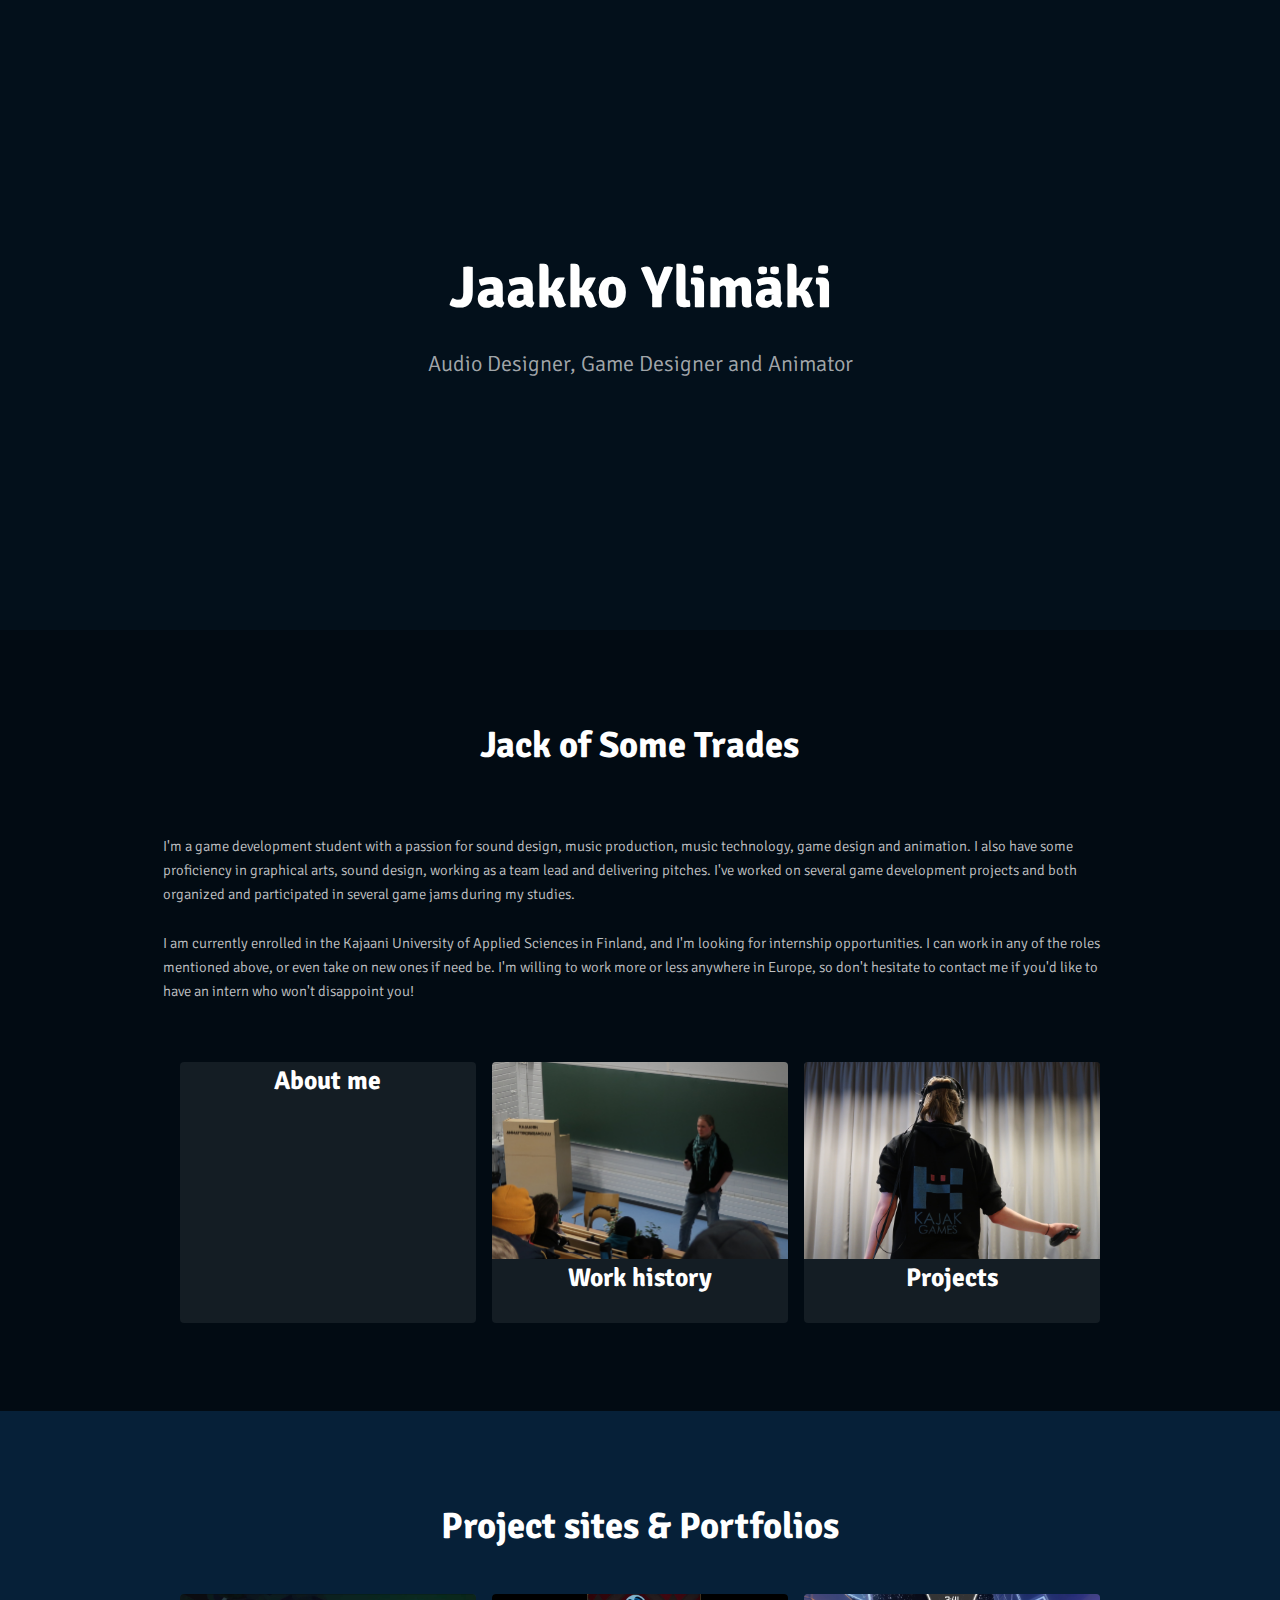
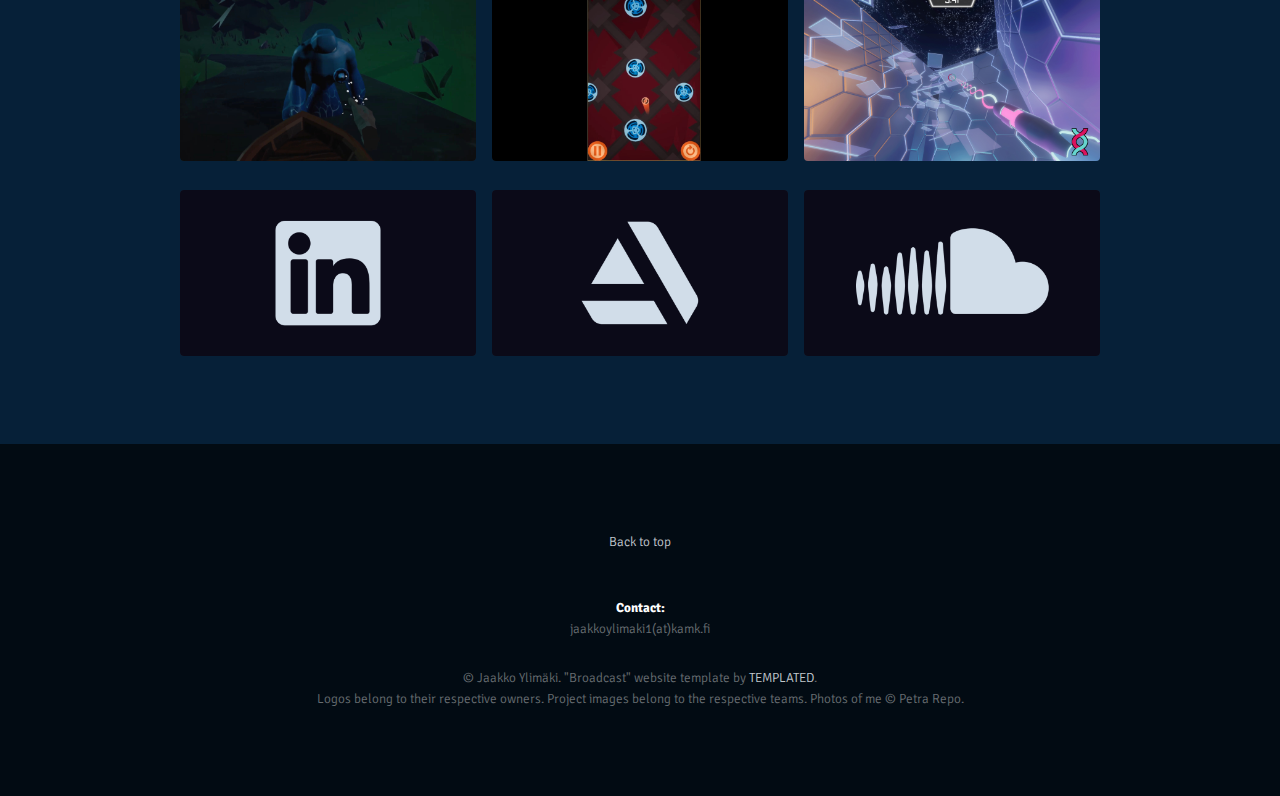
==== commit f601a165: "Shifted focus to sounds" ====
--- a/index.html
+++ b/index.html
@@ -34,7 +34,7 @@
 					<div class="inner">
 						<header>
 							<h1>Jaakko Ylimäki</h1>
-							<p>Game Designer, Audio Designer and Animator</p>
+							<p>Audio Designer, Game Designer and Animator</p>
 						</header>
 					</div>
 
@@ -52,7 +52,7 @@
 					<div class="inner">
 						<header>
 							<h2>Jack of Some Trades</h2></br>
-							<p>I'm a game development student with a passion for game design, level design, animation and music production. I also have some proficiency in graphical arts, sound design, working as a team lead and delivering pitches. I've worked on several game development projects and both organized and participated in several game jams during my studies.<br>
+							<p>I'm a game development student with a passion for sound design, music production, music technology, game design and animation. I also have some proficiency in graphical arts, sound design, working as a team lead and delivering pitches. I've worked on several game development projects and both organized and participated in several game jams during my studies.<br>
 							<br>
 							I am currently enrolled in the Kajaani University of Applied Sciences in Finland, and I'm looking for internship opportunities. I can work in any of the roles mentioned above, or even take on new ones if need be. I'm willing to work more or less anywhere in Europe, so don't hesitate to contact me if you'd like to have an intern who won't disappoint you!</p>
 						</header>
--- a/assets/css/main.css
+++ b/assets/css/main.css
@@ -56,6 +56,29 @@
 		-webkit-box-sizing: border-box;
 		box-sizing: border-box;
 	}
+
+/* .yt scaling?? */
+
+		@media screen and (max-width: 736px) {
+
+			.yt {
+				margin: auto;
+				width: 50%;
+				height: 50%;
+			}
+
+		}
+
+		@media screen and (max-width: 480px) {
+
+			.yt {
+				margin: auto;
+				width: 50%;
+				height: 50%;
+			}
+
+		}
+
 
 /* Containers */
 
@@ -1704,7 +1727,7 @@
 		@media screen and (max-width: 480px) {
 
 			h3 {
-				font-size: 1.75em;
+				font-size: 1.25em;
 			}
 
 		}
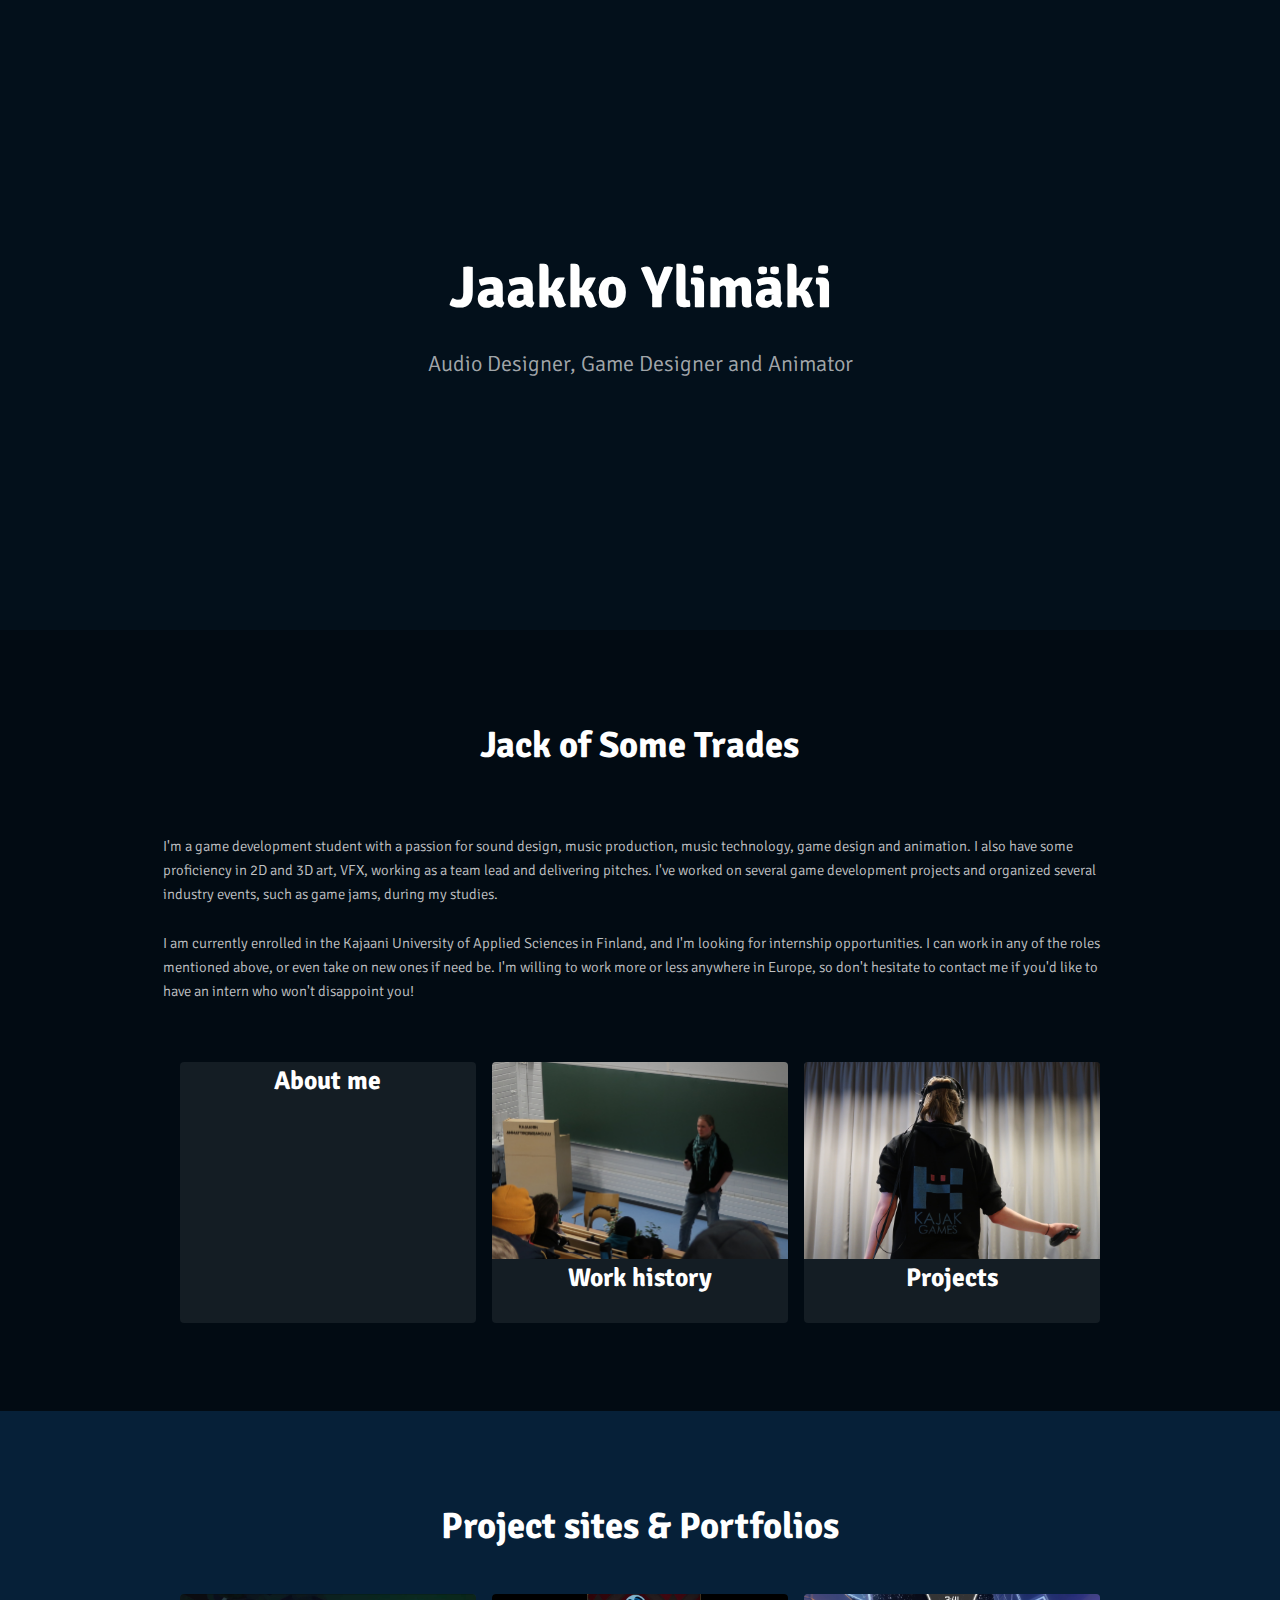
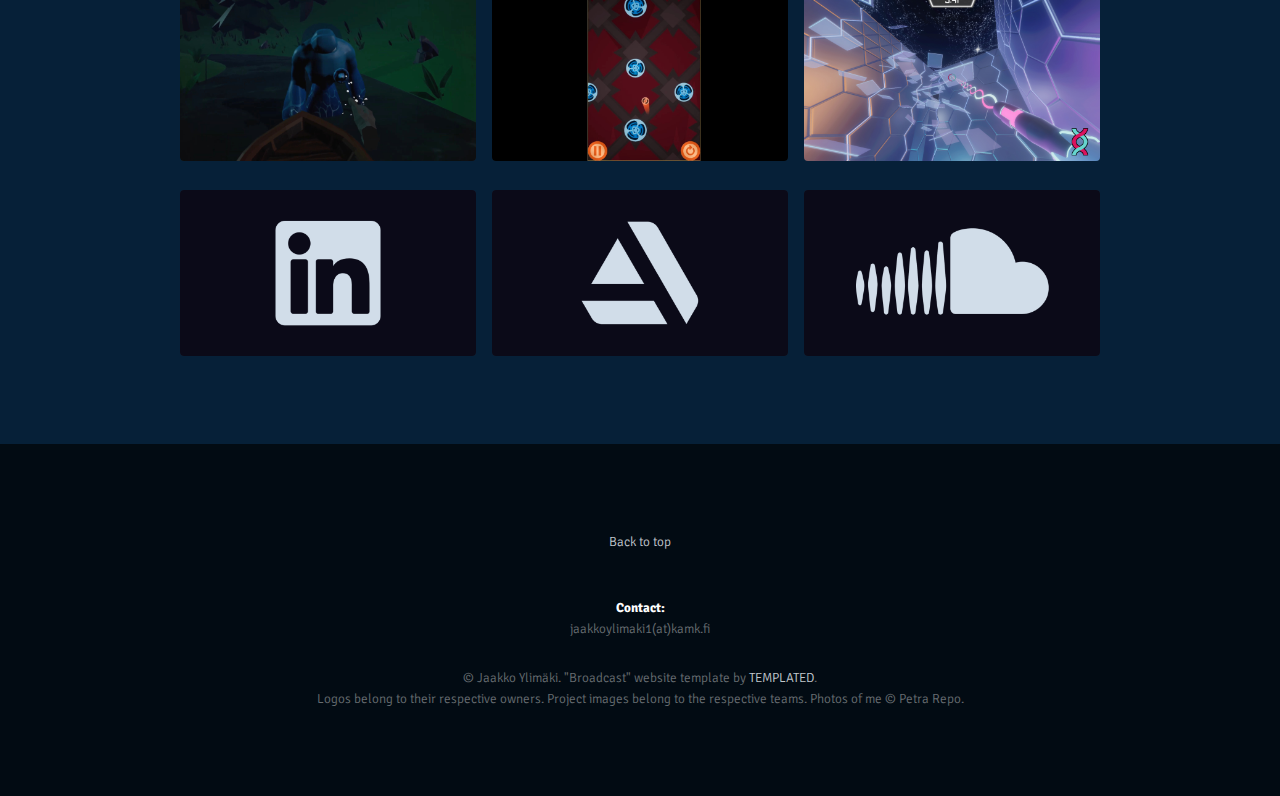
==== commit 89579435: "Jack edits" ====
--- a/index.html
+++ b/index.html
@@ -52,7 +52,7 @@
 					<div class="inner">
 						<header>
 							<h2>Jack of Some Trades</h2></br>
-							<p>I'm a game development student with a passion for sound design, music production, music technology, game design and animation. I also have some proficiency in graphical arts, sound design, working as a team lead and delivering pitches. I've worked on several game development projects and both organized and participated in several game jams during my studies.<br>
+							<p>I'm a game development student with a passion for sound design, music production, music technology, game design and animation. I also have some proficiency in 2D and 3D art, VFX, working as a team lead and delivering pitches. I've worked on several game development projects and organized several industry events, such as game jams, during my studies.<br>
 							<br>
 							I am currently enrolled in the Kajaani University of Applied Sciences in Finland, and I'm looking for internship opportunities. I can work in any of the roles mentioned above, or even take on new ones if need be. I'm willing to work more or less anywhere in Europe, so don't hesitate to contact me if you'd like to have an intern who won't disappoint you!</p>
 						</header>
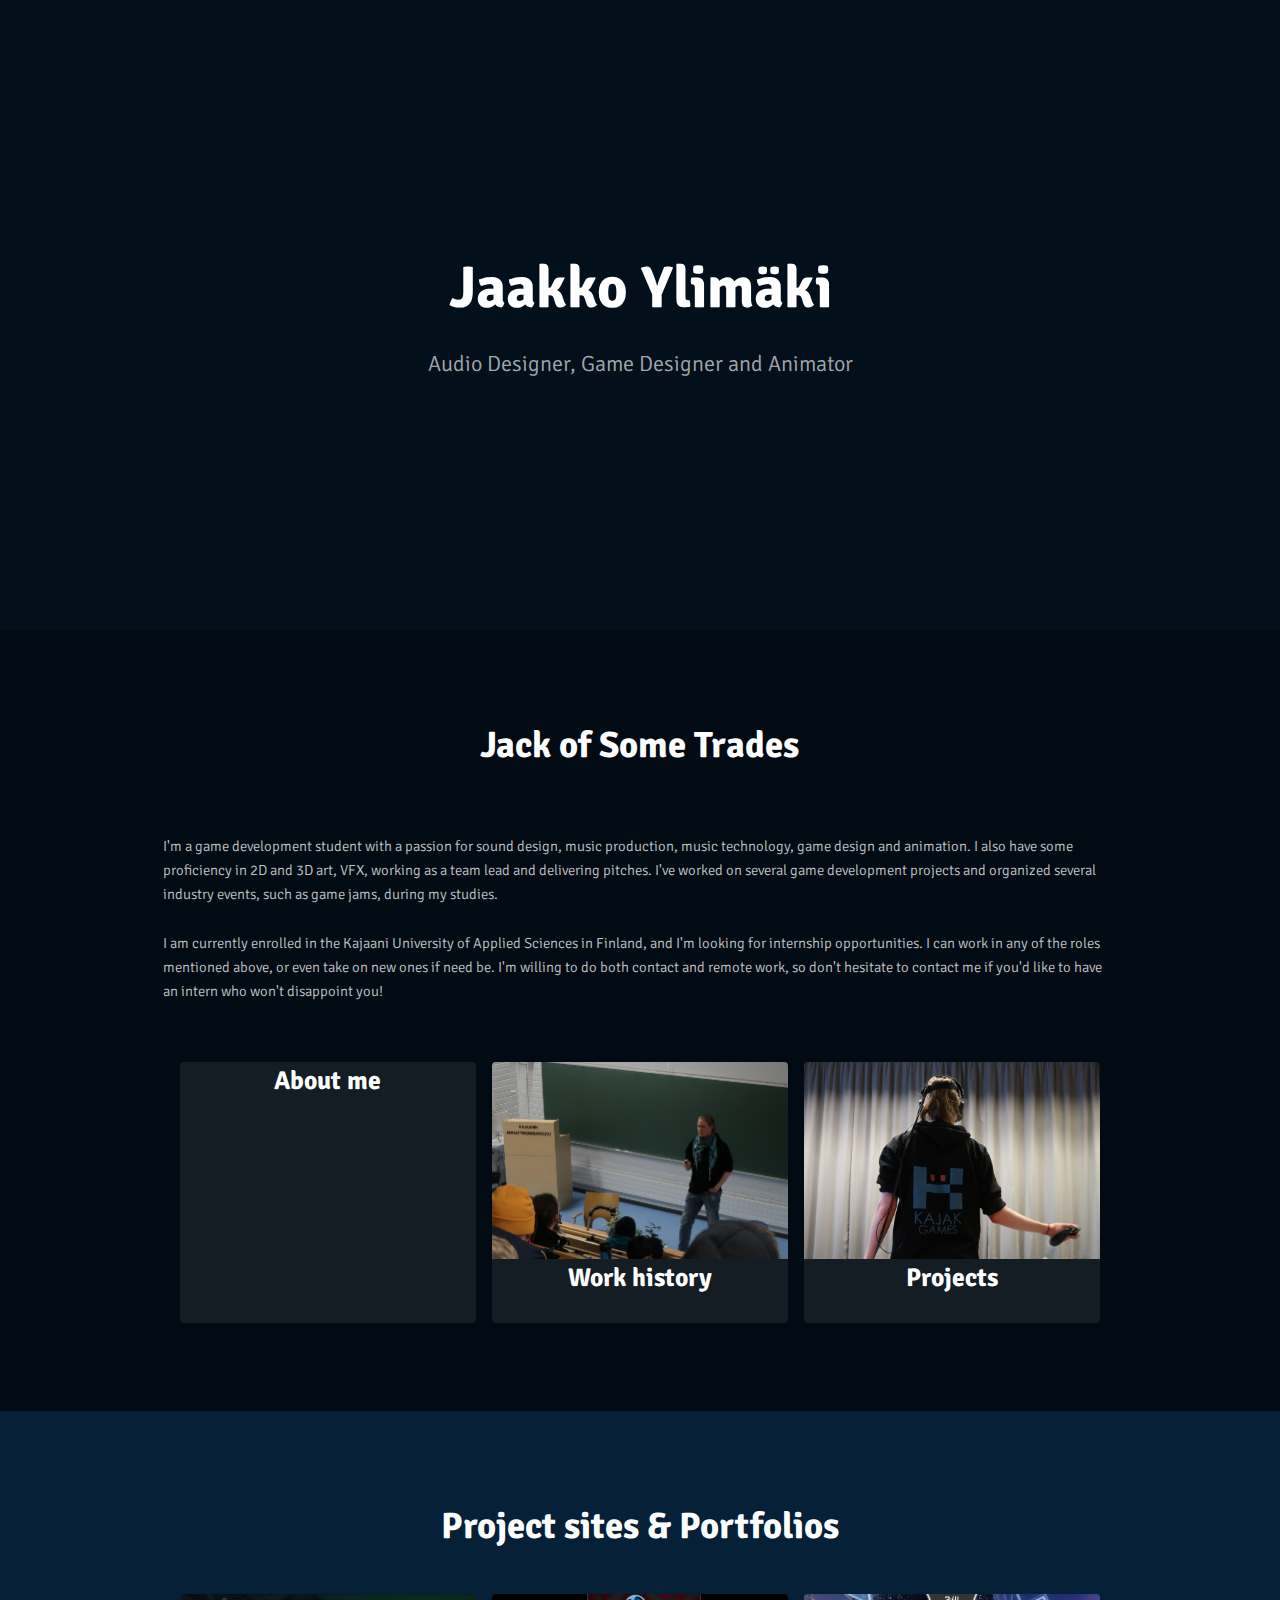
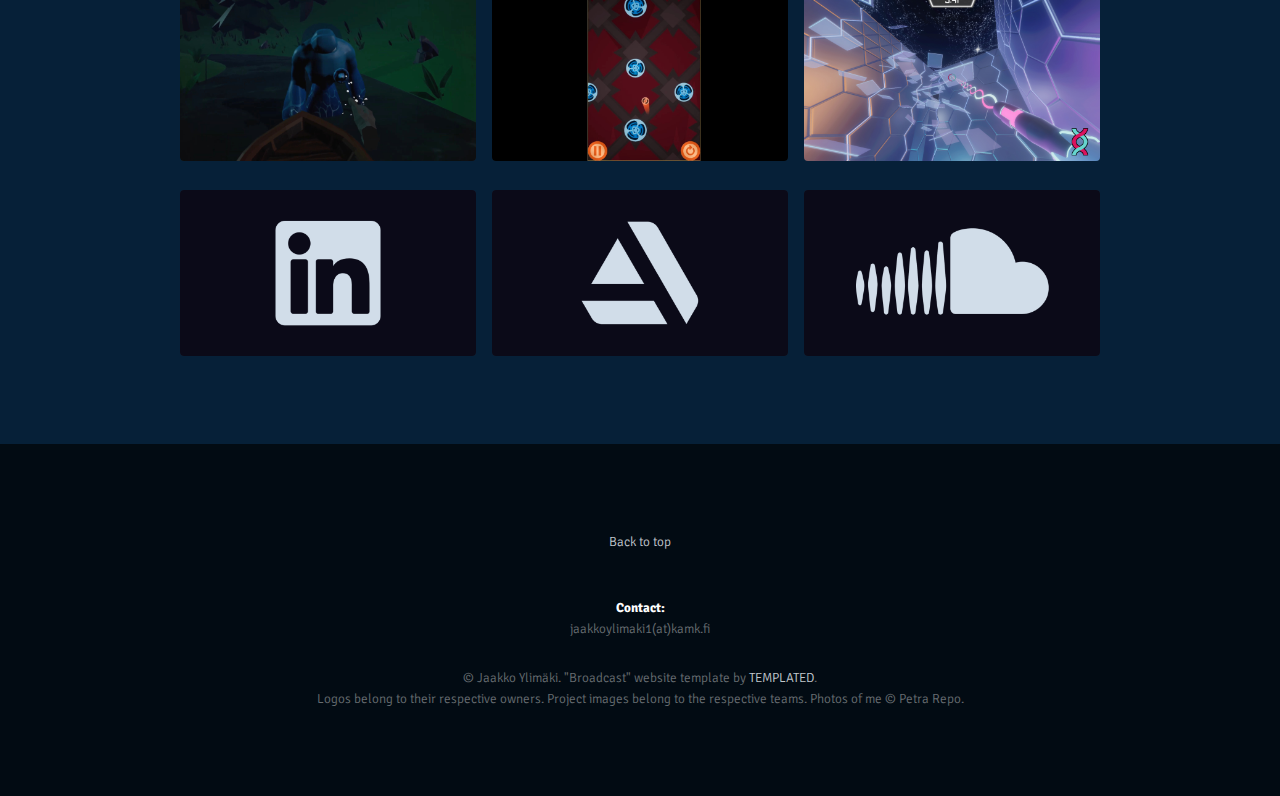
==== commit 7b6cc9b2: "updated work methods" ====
--- a/index.html
+++ b/index.html
@@ -54,7 +54,7 @@
 							<h2>Jack of Some Trades</h2></br>
 							<p>I'm a game development student with a passion for sound design, music production, music technology, game design and animation. I also have some proficiency in 2D and 3D art, VFX, working as a team lead and delivering pitches. I've worked on several game development projects and organized several industry events, such as game jams, during my studies.<br>
 							<br>
-							I am currently enrolled in the Kajaani University of Applied Sciences in Finland, and I'm looking for internship opportunities. I can work in any of the roles mentioned above, or even take on new ones if need be. I'm willing to work more or less anywhere in Europe, so don't hesitate to contact me if you'd like to have an intern who won't disappoint you!</p>
+							I am currently enrolled in the Kajaani University of Applied Sciences in Finland, and I'm looking for internship opportunities. I can work in any of the roles mentioned above, or even take on new ones if need be. I'm willing to do both contact and remote work, so don't hesitate to contact me if you'd like to have an intern who won't disappoint you!</p>
 						</header>
 	<!-- 3 Column Video Section -->
 							<div class="flex flex-3">
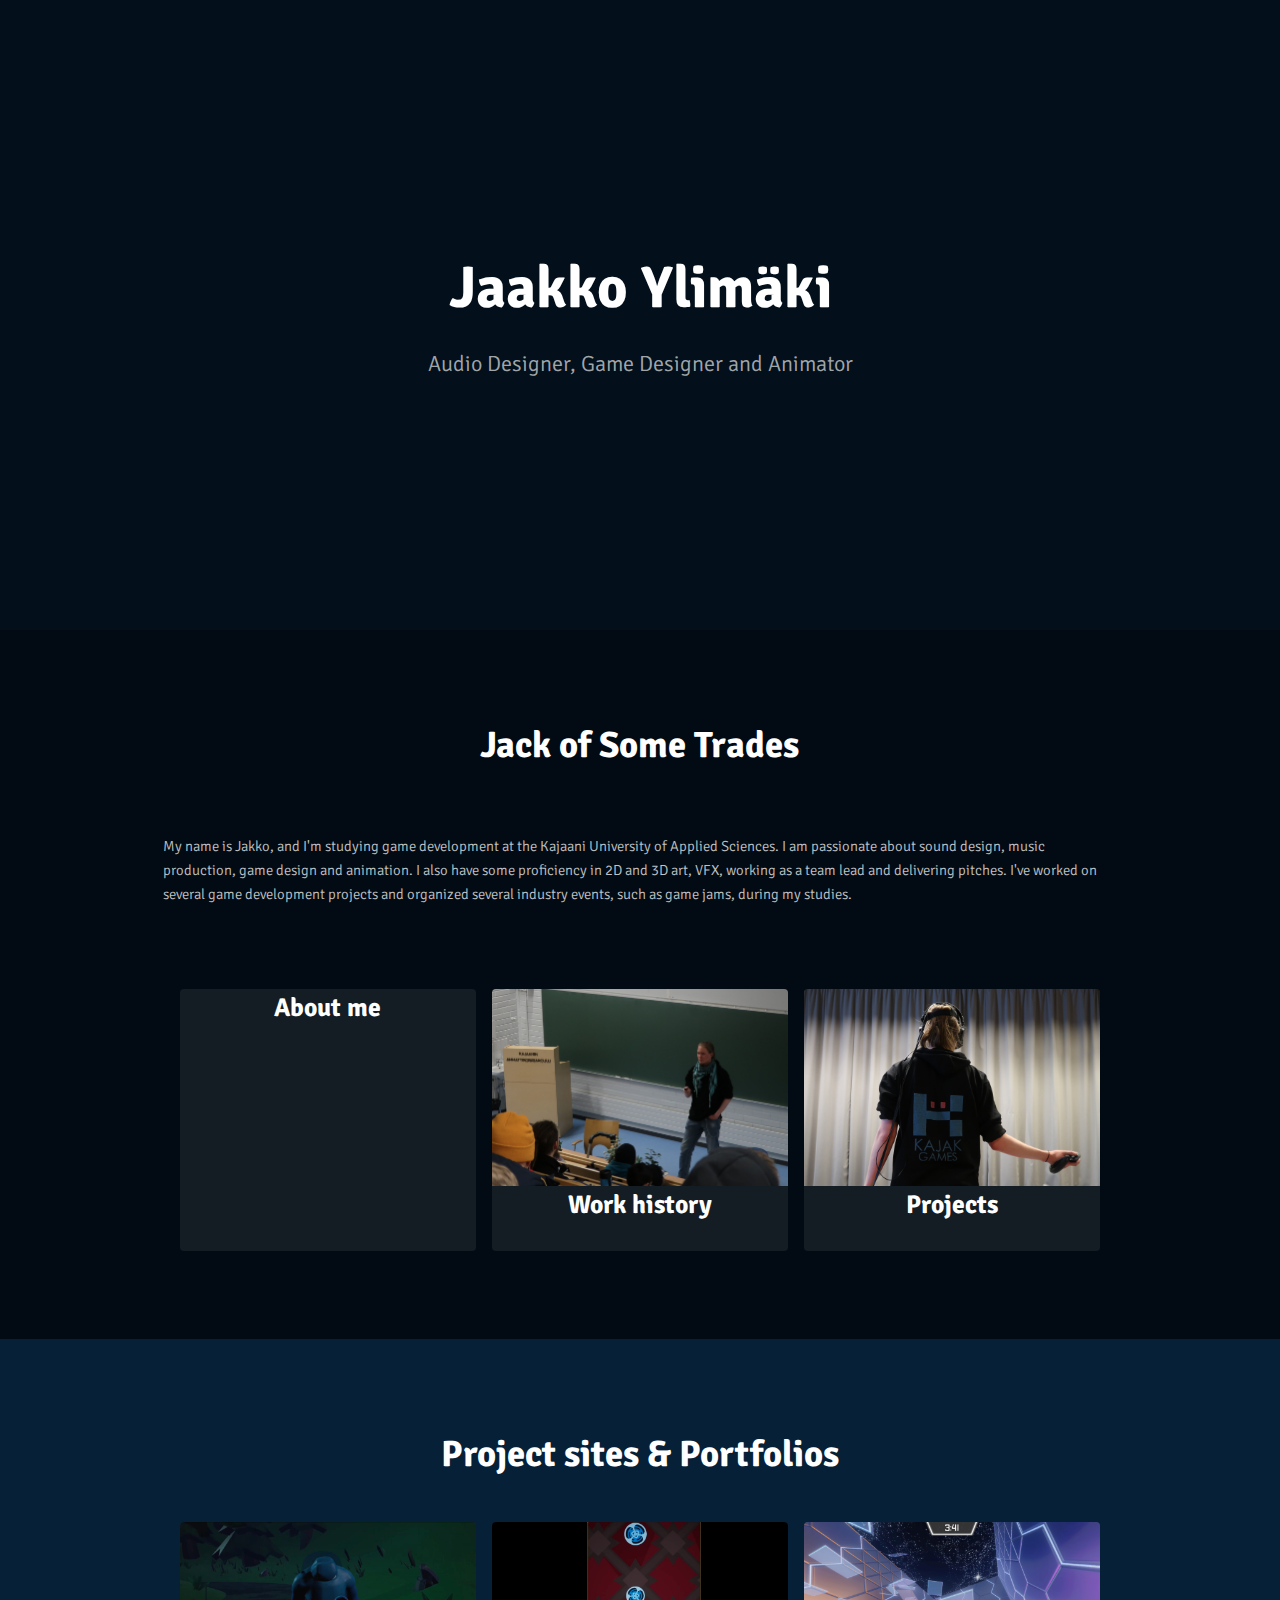
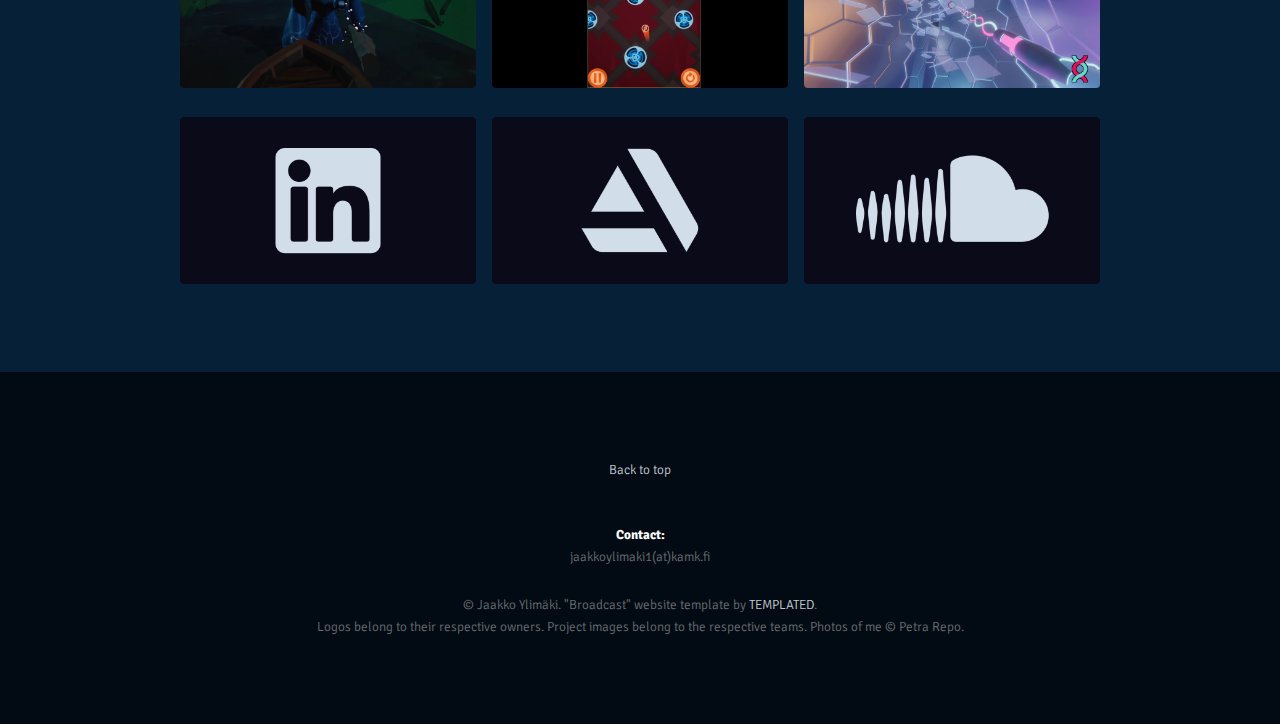
==== commit 4ffa1859: "removed internship search" ====
--- a/index.html
+++ b/index.html
@@ -52,9 +52,8 @@
 					<div class="inner">
 						<header>
 							<h2>Jack of Some Trades</h2></br>
-							<p>I'm a game development student with a passion for sound design, music production, music technology, game design and animation. I also have some proficiency in 2D and 3D art, VFX, working as a team lead and delivering pitches. I've worked on several game development projects and organized several industry events, such as game jams, during my studies.<br>
+							<p>My name is Jakko, and I'm studying game development at the Kajaani University of Applied Sciences. I am passionate about sound design, music production, game design and animation. I also have some proficiency in 2D and 3D art, VFX, working as a team lead and delivering pitches. I've worked on several game development projects and organized several industry events, such as game jams, during my studies.<br>
 							<br>
-							I am currently enrolled in the Kajaani University of Applied Sciences in Finland, and I'm looking for internship opportunities. I can work in any of the roles mentioned above, or even take on new ones if need be. I'm willing to do both contact and remote work, so don't hesitate to contact me if you'd like to have an intern who won't disappoint you!</p>
 						</header>
 	<!-- 3 Column Video Section -->
 							<div class="flex flex-3">
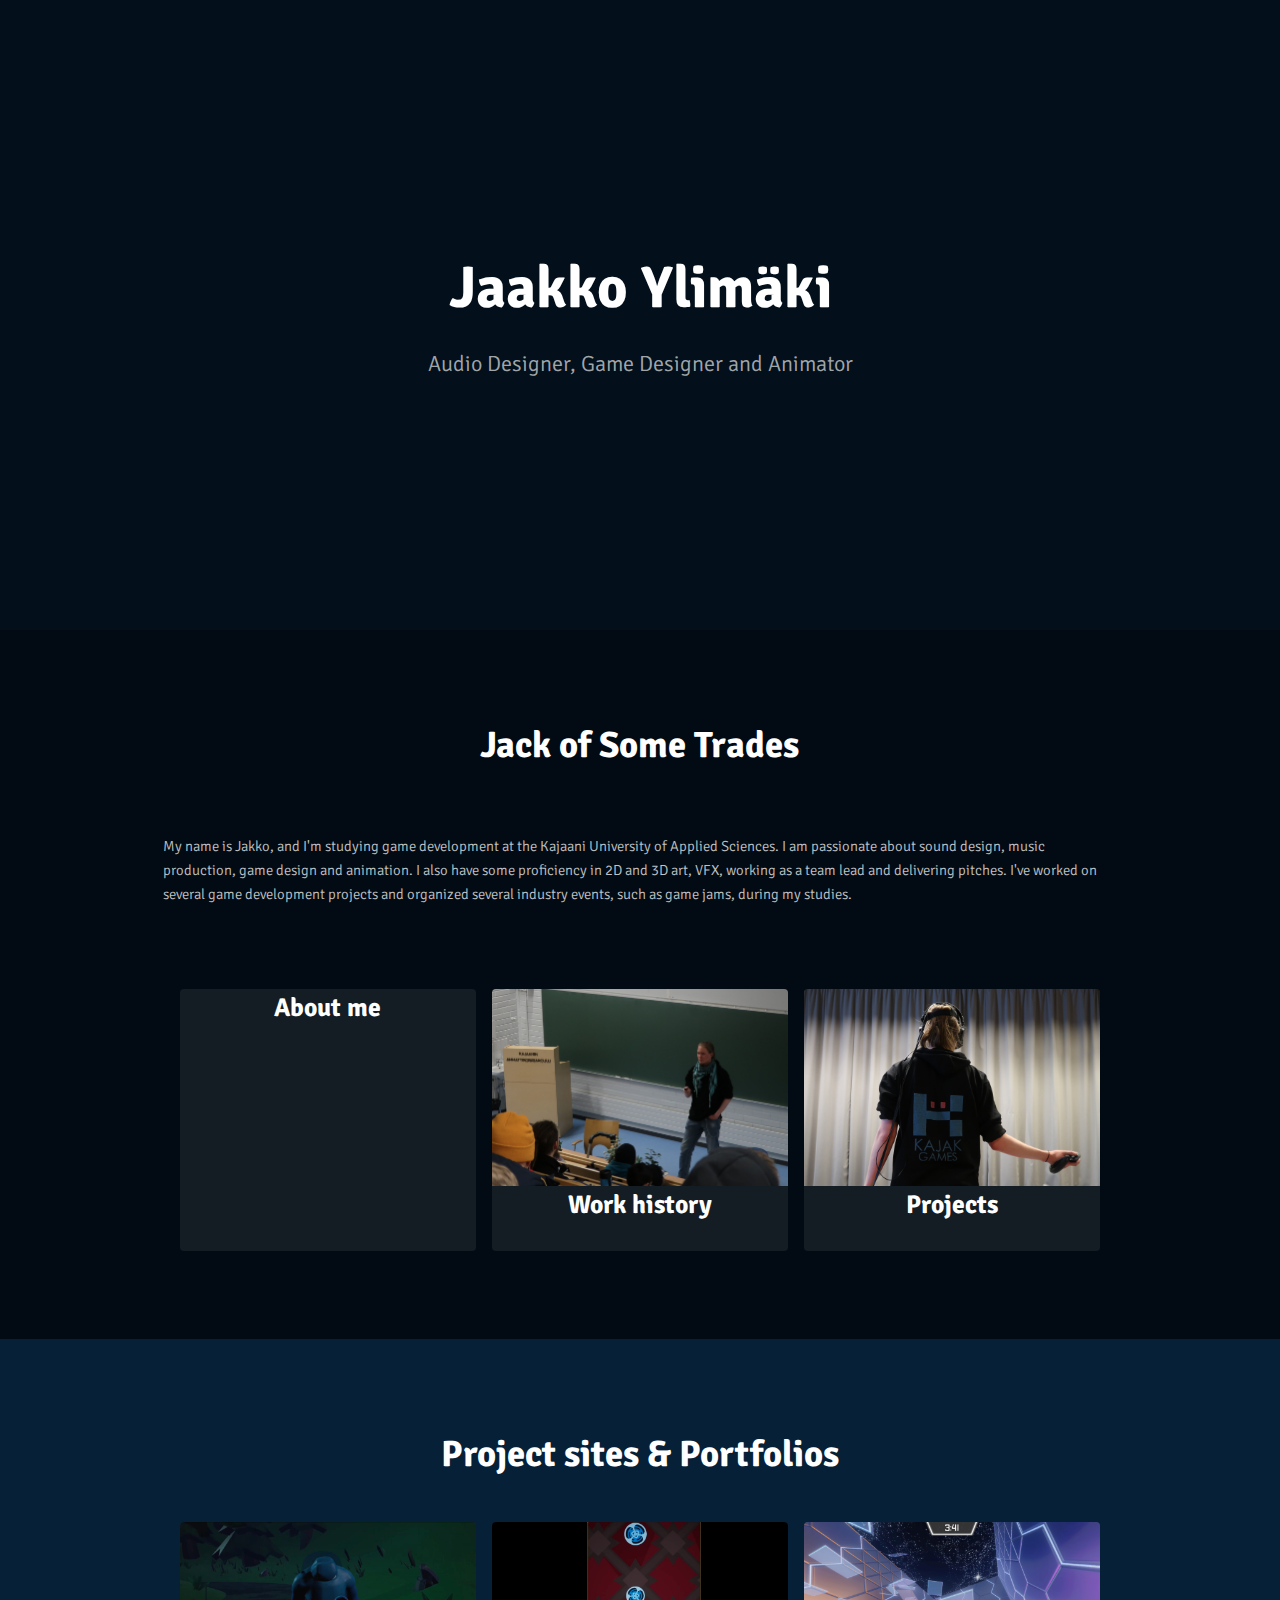
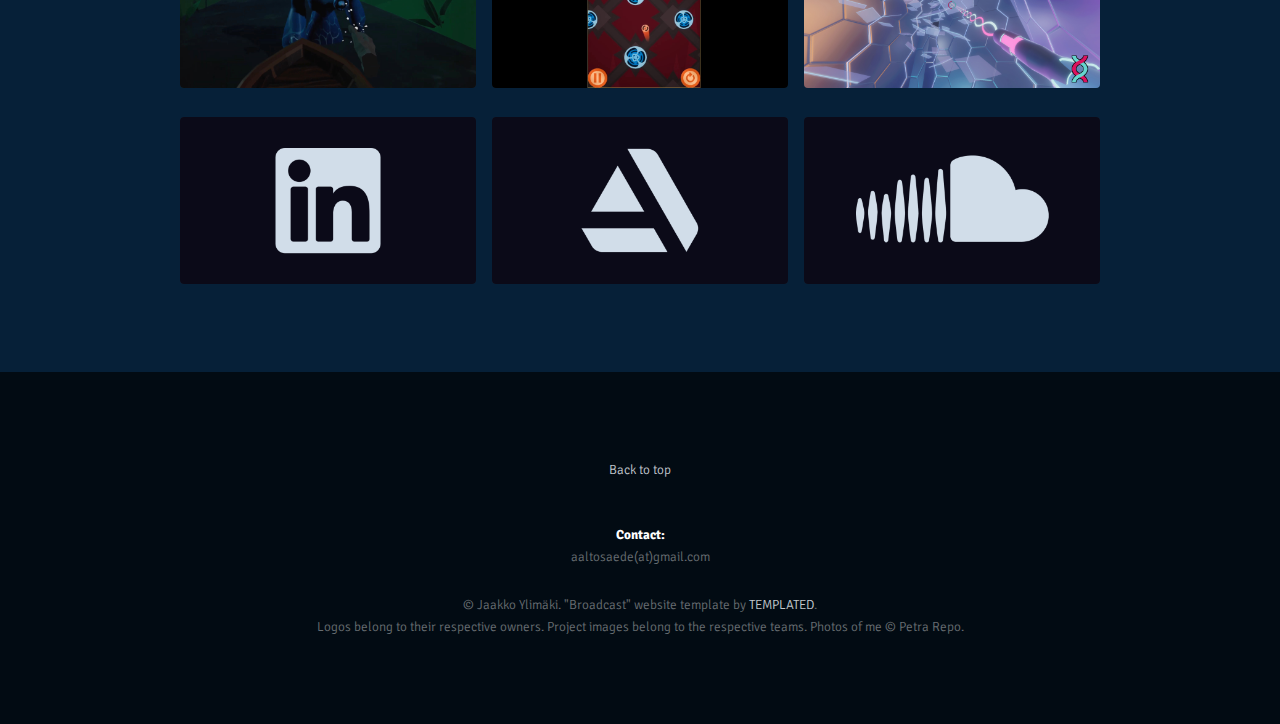
==== commit 5645a0e4: "Updated email" ====
--- a/index.html
+++ b/index.html
@@ -161,7 +161,7 @@
 															<div class="icon fa-play"></div>
 														</div>
 													</div>
-													<a href="https://www.artstation.com/aversal" target="_blank" class="link"><span>Click Me</span></a>
+													<a href="https://www.artstation.com/aversal/albums/2964870" target="_blank" class="link"><span>Click Me</span></a>
 												</div>
 											<!-- Video Thumbnail -->
 												<div class="video col">
@@ -185,7 +185,7 @@
 					</br>
 					</br>
 					</br>
-					<b>Contact:</b><p>  jaakkoylimaki1(at)kamk.fi</p>
+					<b>Contact:</b><p>  aaltosaede(at)gmail.com</p>
 					&copy; Jaakko Ylimäki.  "Broadcast" website template by <a href="https://templated.co">TEMPLATED</a>. </br>
 					Logos belong to their respective owners. Project images belong to the respective teams. Photos of me © Petra Repo.
 				</div>
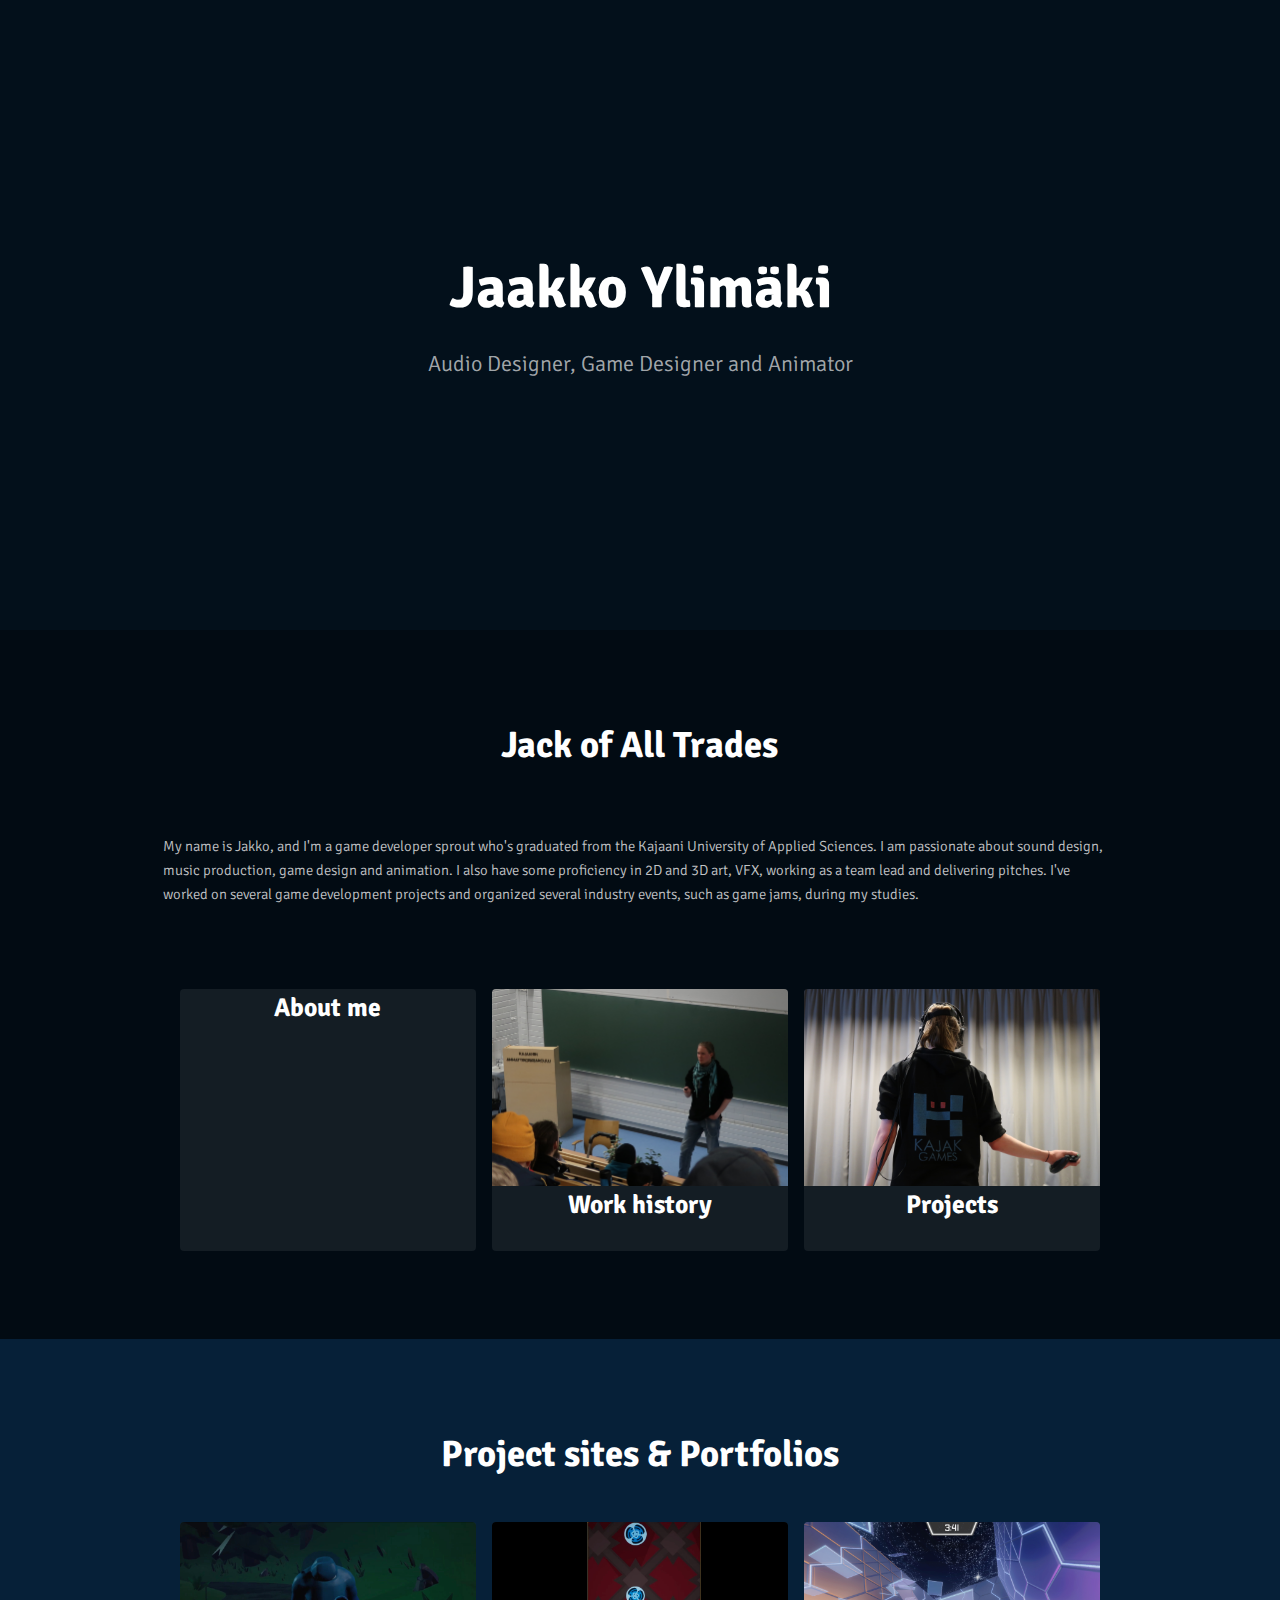
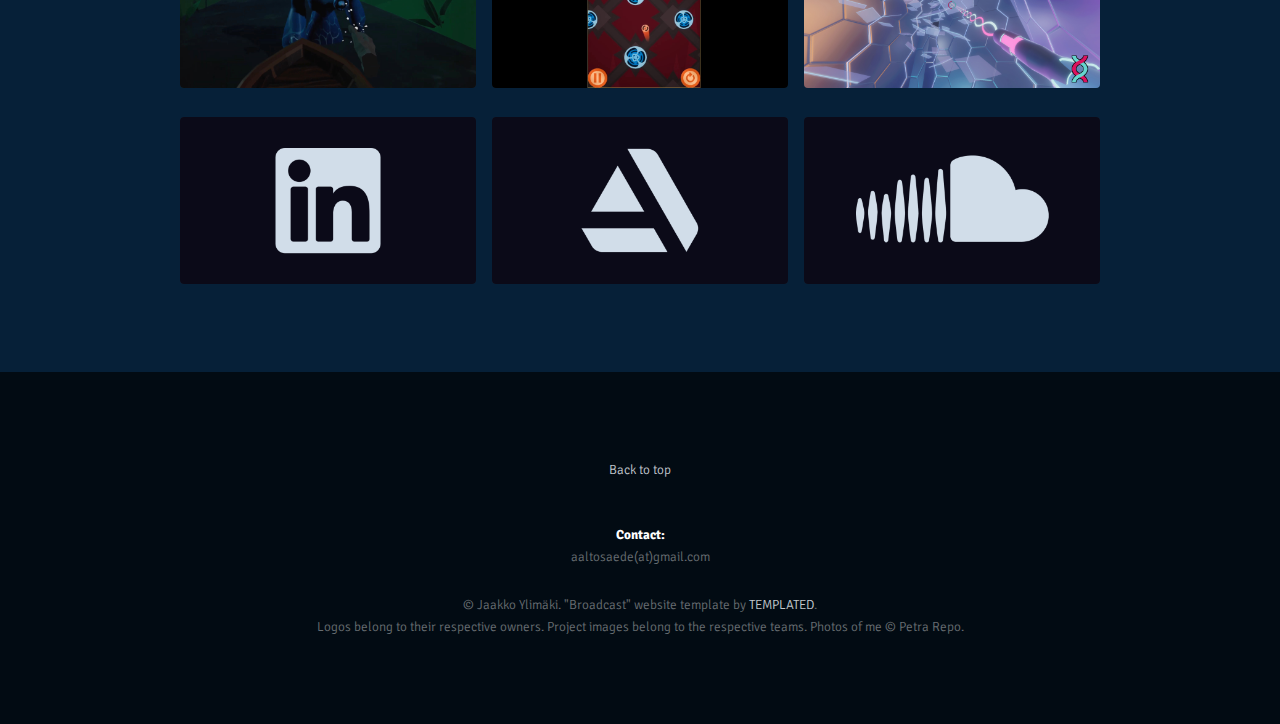
==== commit 95cbb147: "Update index.html" ====
--- a/index.html
+++ b/index.html
@@ -51,8 +51,8 @@
 				<section class="wrapper ">
 					<div class="inner">
 						<header>
-							<h2>Jack of Some Trades</h2></br>
-							<p>My name is Jakko, and I'm studying game development at the Kajaani University of Applied Sciences. I am passionate about sound design, music production, game design and animation. I also have some proficiency in 2D and 3D art, VFX, working as a team lead and delivering pitches. I've worked on several game development projects and organized several industry events, such as game jams, during my studies.<br>
+							<h2>Jack of All Trades</h2></br>
+							<p>My name is Jakko, and I'm a game developer sprout who's graduated from the Kajaani University of Applied Sciences. I am passionate about sound design, music production, game design and animation. I also have some proficiency in 2D and 3D art, VFX, working as a team lead and delivering pitches. I've worked on several game development projects and organized several industry events, such as game jams, during my studies.<br>
 							<br>
 						</header>
 	<!-- 3 Column Video Section -->
